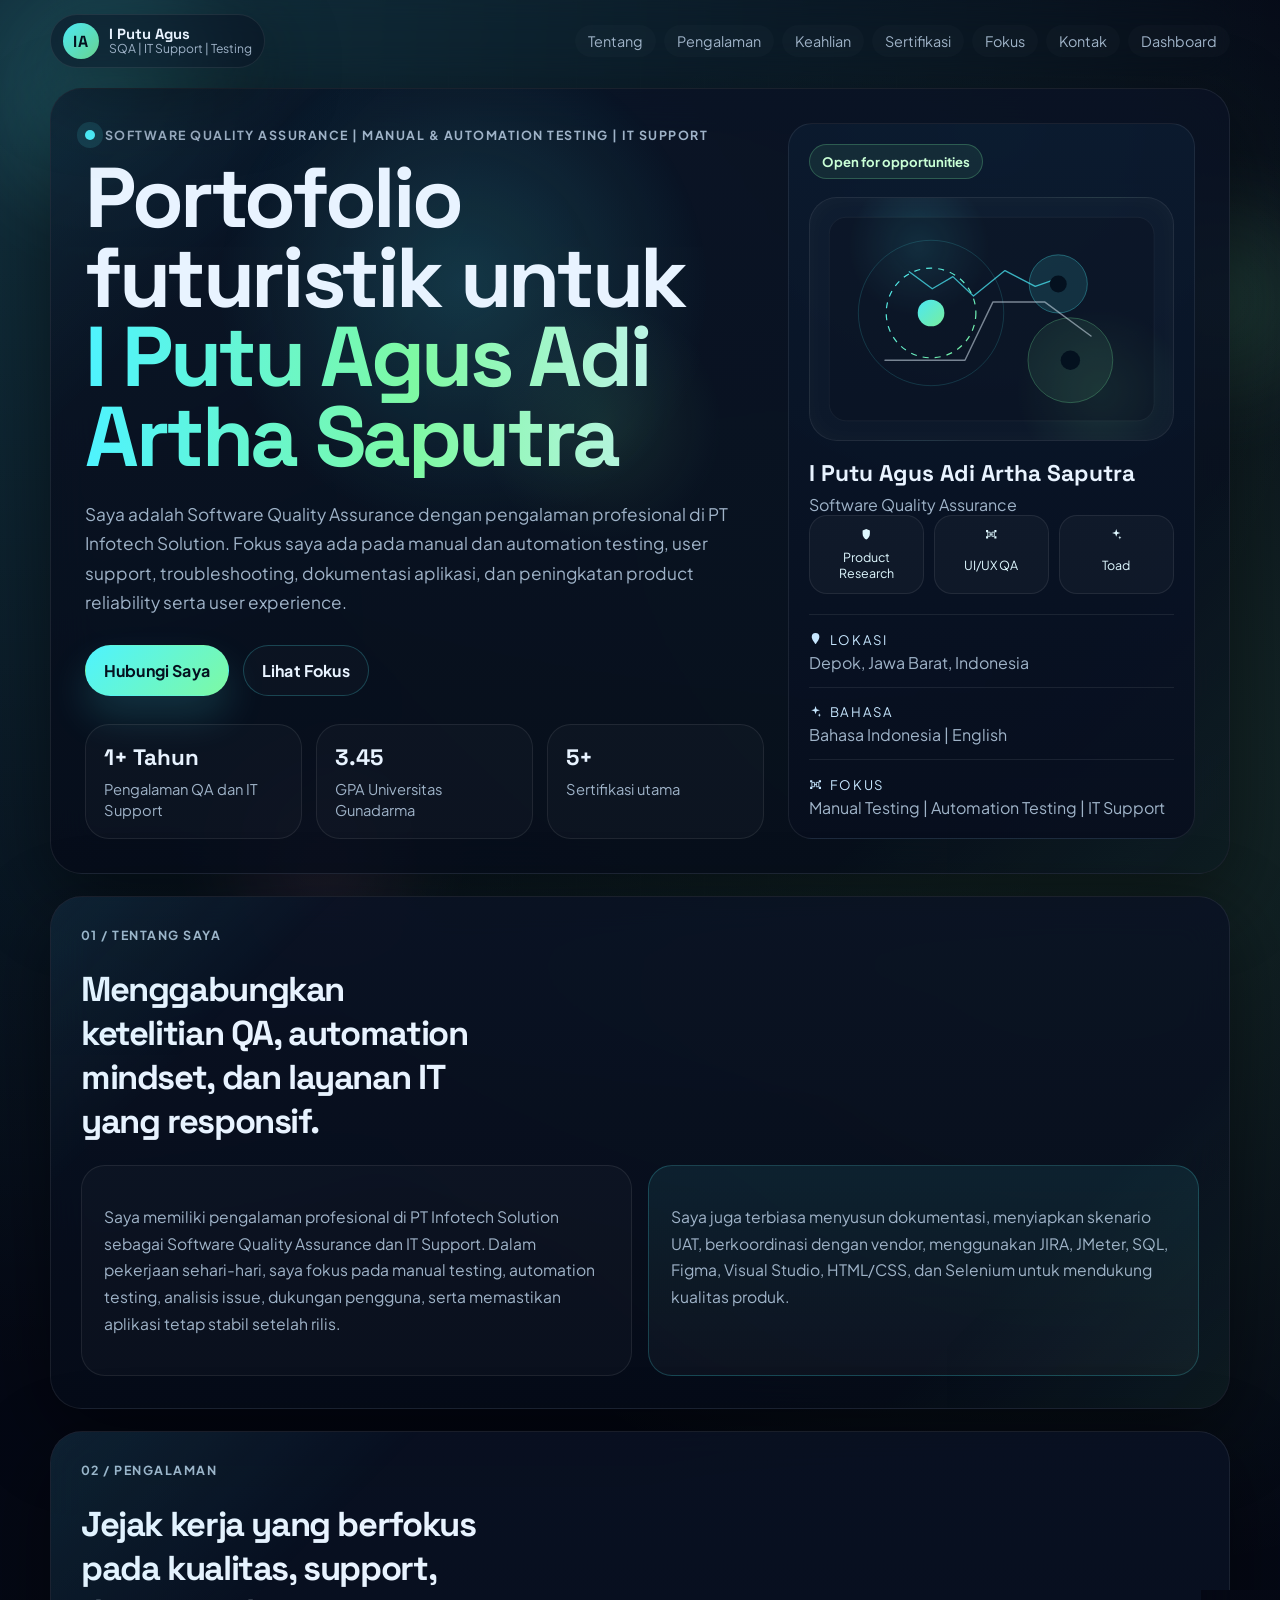
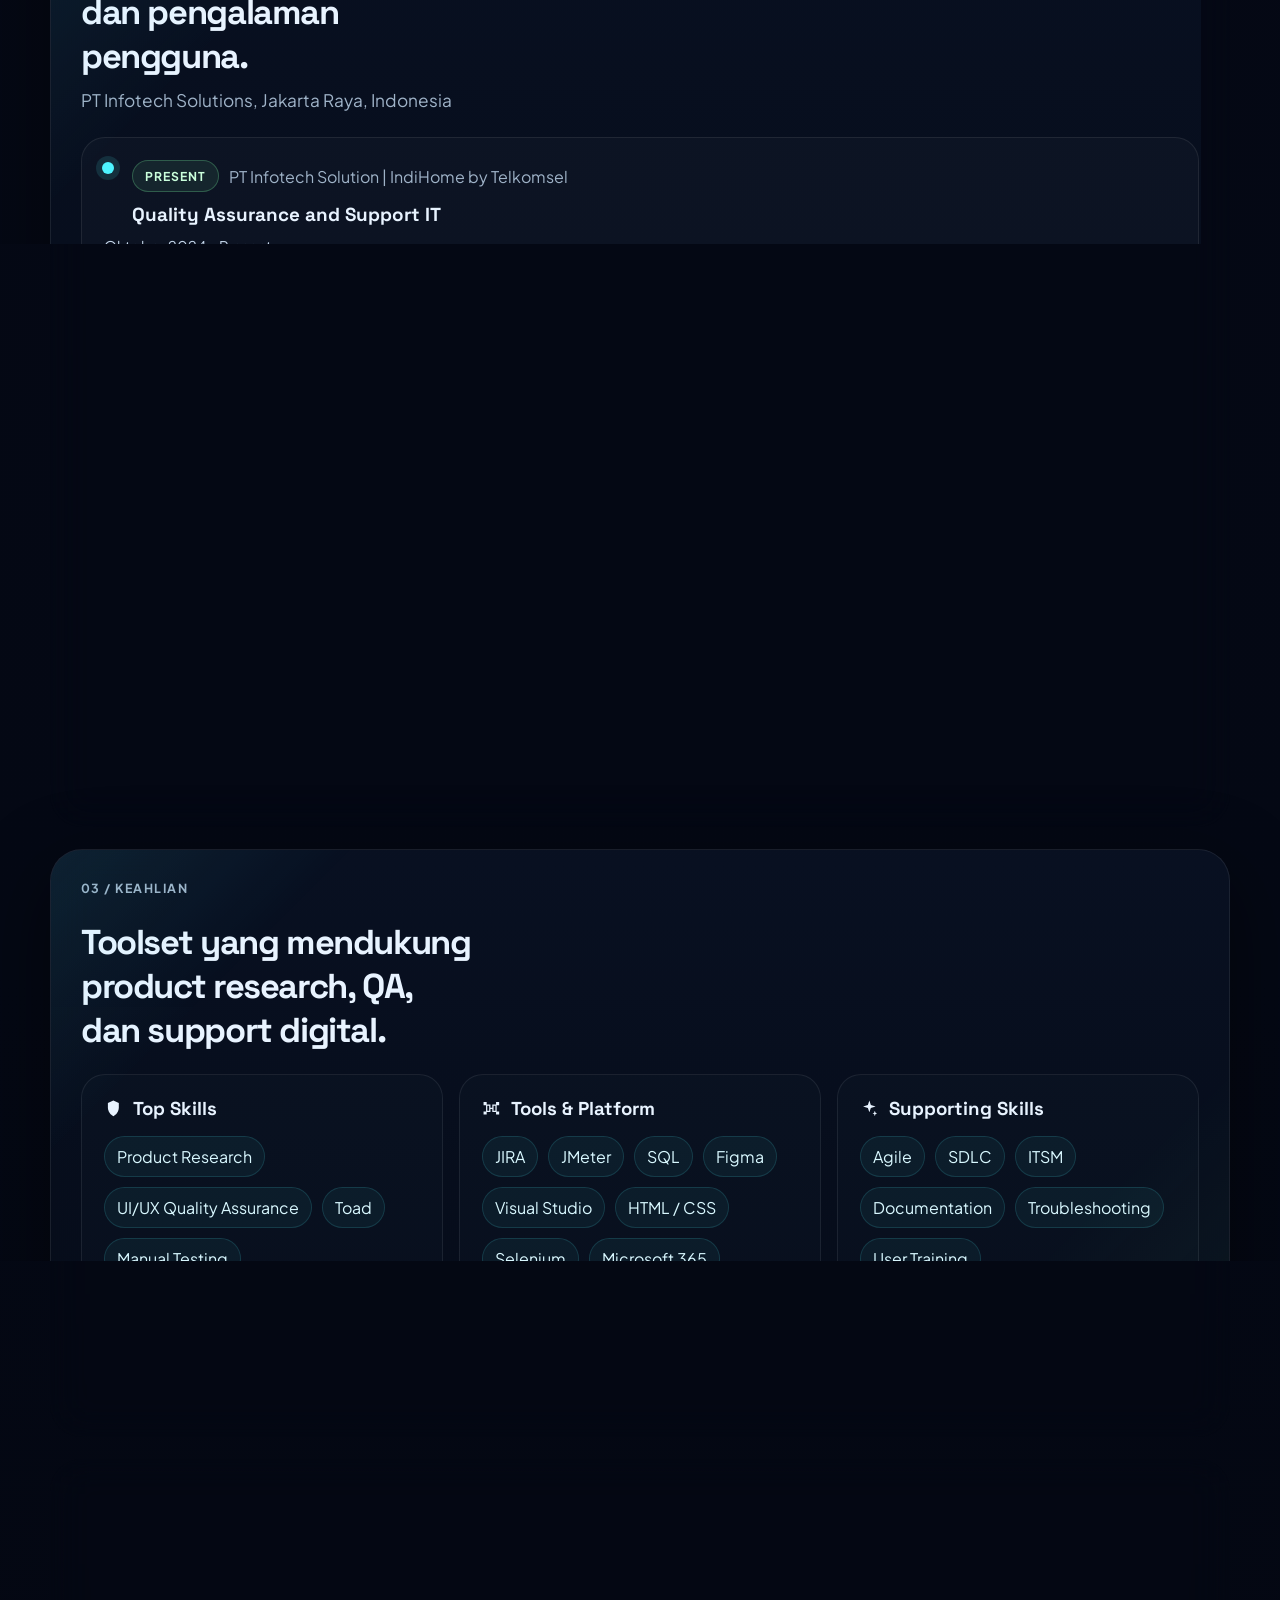
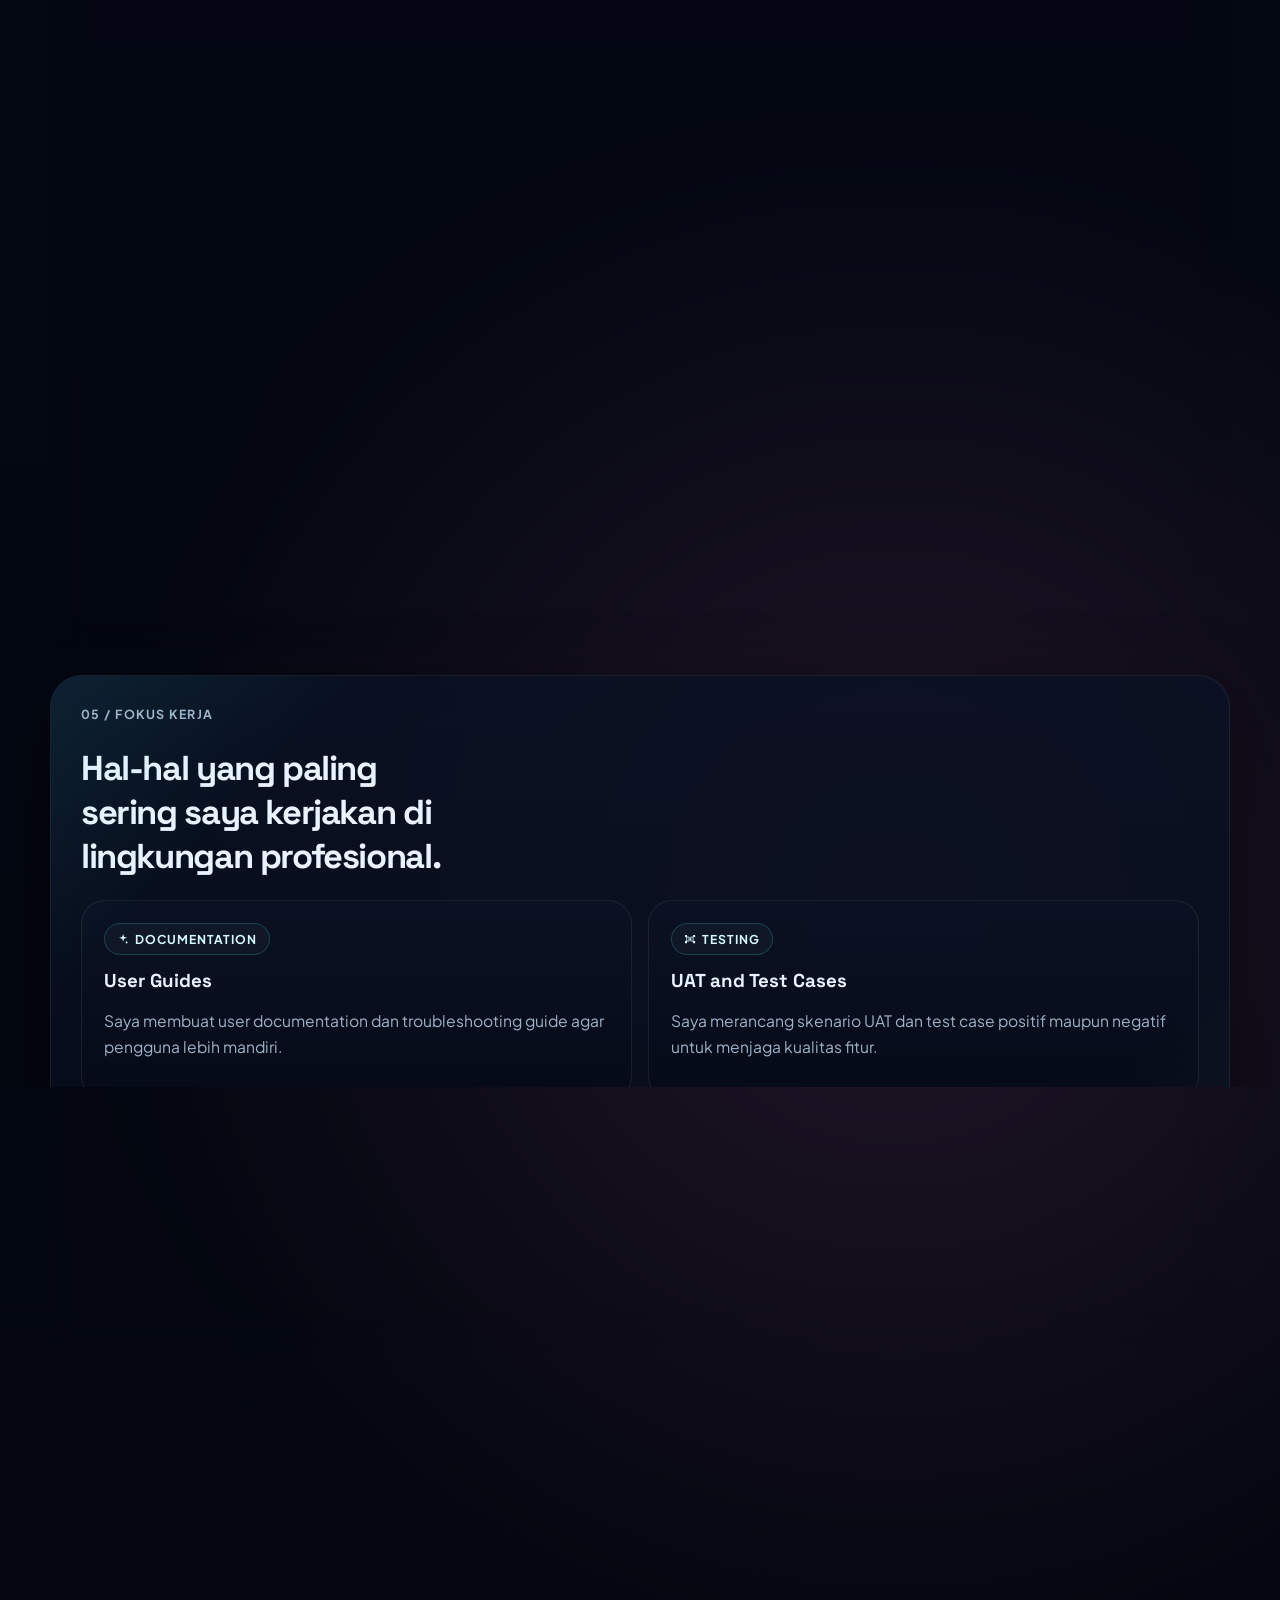
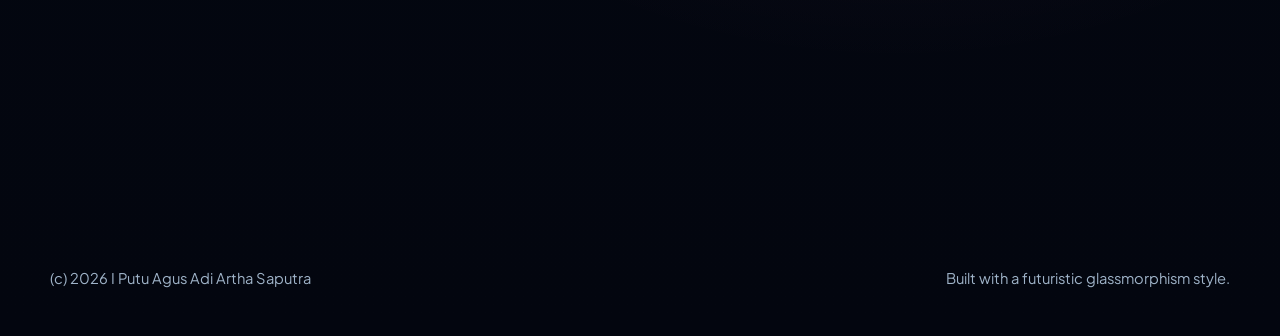
==== index.html @ 69a728aa "Add files via upload" ====
<!doctype html>
<html lang="id">
  <head>
    <meta charset="UTF-8" />
    <meta name="viewport" content="width=device-width, initial-scale=1.0" />
    <title>I Putu Agus Adi Artha Saputra | Portfolio Futuristik</title>
    <meta
      name="description"
      content="Portofolio futuristik I Putu Agus Adi Artha Saputra, Software Quality Assurance dengan pengalaman manual dan automation testing, IT support, dan peningkatan product reliability."
    />
    <link rel="preconnect" href="https://fonts.googleapis.com" />
    <link rel="preconnect" href="https://fonts.gstatic.com" crossorigin />
    <link
      href="https://fonts.googleapis.com/css2?family=Space+Grotesk:wght@400;500;700&family=Plus+Jakarta+Sans:wght@400;500;600;700;800&display=swap"
      rel="stylesheet"
    />
    <link rel="stylesheet" href="styles.css" />
  </head>
  <body>
    <svg class="icon-sprite" aria-hidden="true" focusable="false">
      <symbol id="icon-spark" viewBox="0 0 24 24">
        <path d="M12 2l1.9 5.7L20 9.6l-6.1 1.9L12 17l-1.9-5.5L4 9.6l6.1-1.9L12 2z" />
        <path d="M19 15l.9 2.7L22 18.5l-2.1.8L19 22l-.9-2.7-2.1-.8 2.1-.8L19 15z" />
      </symbol>
      <symbol id="icon-shield" viewBox="0 0 24 24">
        <path d="M12 2l7 3v6c0 5-3.4 9.6-7 11-3.6-1.4-7-6-7-11V5l7-3z" />
        <path d="M10.4 12.4l1.4 1.4 2.9-3" fill="none" stroke="currentColor" stroke-width="1.8" stroke-linecap="round" stroke-linejoin="round" />
      </symbol>
      <symbol id="icon-circuit" viewBox="0 0 24 24">
        <path d="M6 4v4H2V4h4zm16 0v4h-4V4h4zM6 16v4H2v-4h4zm16 0v4h-4v-4h4z" />
        <path d="M6 8h4v8H6zM14 8h4v8h-4zM10 12h4" fill="none" stroke="currentColor" stroke-width="1.6" stroke-linecap="round" />
      </symbol>
      <symbol id="icon-mouse" viewBox="0 0 24 24">
        <path d="M12 2c3.9 0 7 3.1 7 7v6c0 3.9-3.1 7-7 7s-7-3.1-7-7V9c0-3.9 3.1-7 7-7z" />
        <path d="M12 6v4" fill="none" stroke="currentColor" stroke-width="1.8" stroke-linecap="round" />
      </symbol>
      <symbol id="icon-mail" viewBox="0 0 24 24">
        <path d="M4 5h16a2 2 0 0 1 2 2v10H2V7a2 2 0 0 1 2-2z" />
        <path d="M3 7l9 6 9-6" fill="none" stroke="currentColor" stroke-width="1.8" stroke-linecap="round" stroke-linejoin="round" />
      </symbol>
      <symbol id="icon-phone" viewBox="0 0 24 24">
        <path d="M7.6 3h2c.5 0 .9.3 1 .8l.9 4c.1.5-.1 1-.5 1.3l-1.5 1.3a14 14 0 0 0 4.4 4.4l1.3-1.5c.3-.4.8-.6 1.3-.5l4 .9c.5.1.8.5.8 1v2c0 .6-.4 1.1-.9 1.2-1.1.2-2.4.2-3.8-.2-3.2-.8-6.9-3.6-9.3-6.9-2.4-3.3-3.4-6.8-3.2-9.3C6.5 3.4 7 3 7.6 3z" />
      </symbol>
      <symbol id="icon-pin" viewBox="0 0 24 24">
        <path d="M12 2a7 7 0 0 0-7 7c0 5.2 7 13 7 13s7-7.8 7-13a7 7 0 0 0-7-7z" />
        <circle cx="12" cy="9" r="2.3" />
      </symbol>
      <symbol id="icon-link" viewBox="0 0 24 24">
        <path d="M10 13a5 5 0 0 1 0-7l1.5-1.5a5 5 0 0 1 7 7L17 13" fill="none" stroke="currentColor" stroke-width="1.8" stroke-linecap="round" stroke-linejoin="round" />
        <path d="M14 11a5 5 0 0 1 0 7L12.5 19.5a5 5 0 1 1-7-7L7 11" fill="none" stroke="currentColor" stroke-width="1.8" stroke-linecap="round" stroke-linejoin="round" />
      </symbol>
    </svg>

    <div class="background-grid" aria-hidden="true"></div>
    <div class="orb orb-a" aria-hidden="true"></div>
    <div class="orb orb-b" aria-hidden="true"></div>
    <div class="orb orb-c" aria-hidden="true"></div>

    <header class="topbar">
      <a class="brand" href="#home">
        <span class="brand-mark">IA</span>
        <span class="brand-text">
          <strong>I Putu Agus</strong>
          <small>SQA | IT Support | Testing</small>
        </span>
      </a>

      <nav class="nav">
        <a href="#tentang">Tentang</a>
        <a href="#pengalaman">Pengalaman</a>
        <a href="#keahlian">Keahlian</a>
        <a href="#sertifikasi">Sertifikasi</a>
        <a href="#fokus">Fokus</a>
        <a href="#kontak">Kontak</a>
        <a href="dashboard.html">Dashboard</a>
      </nav>
    </header>

    <main id="home">
      <section class="hero panel reveal">
        <div class="hero-copy">
          <p class="eyebrow">
            <span class="pulse-dot"></span>
            Software Quality Assurance | Manual & Automation Testing | IT Support
          </p>
          <h1>
            Portofolio futuristik untuk
            <span>I Putu Agus Adi Artha Saputra</span>
          </h1>
          <p class="hero-lead">
            Saya adalah Software Quality Assurance dengan pengalaman profesional
            di PT Infotech Solution. Fokus saya ada pada manual dan automation
            testing, user support, troubleshooting, dokumentasi aplikasi, dan
            peningkatan product reliability serta user experience.
          </p>

          <div class="hero-actions">
            <a class="button button-primary" href="#kontak">Hubungi Saya</a>
            <a class="button button-secondary" href="#fokus">Lihat Fokus</a>
          </div>

          <div class="metrics">
            <article>
              <strong>1+ Tahun</strong>
              <span>Pengalaman QA dan IT Support</span>
            </article>
            <article>
              <strong>3.45</strong>
              <span>GPA Universitas Gunadarma</span>
            </article>
            <article>
              <strong>5+</strong>
              <span>Sertifikasi utama</span>
            </article>
          </div>
        </div>

        <aside class="hero-card">
          <div class="profile-badge">Open for opportunities</div>
          <div class="hero-visual" aria-hidden="true">
            <svg viewBox="0 0 560 360" class="hero-svg" role="img">
              <defs>
                <linearGradient id="gridGlow" x1="0%" x2="100%" y1="0%" y2="100%">
                  <stop offset="0%" stop-color="#4ef3ff" stop-opacity="0.95" />
                  <stop offset="100%" stop-color="#7ef9a3" stop-opacity="0.95" />
                </linearGradient>
              </defs>
              <rect x="12" y="12" width="536" height="336" rx="28" fill="rgba(7, 13, 28, 0.35)" stroke="rgba(255,255,255,0.08)" />
              <circle cx="180" cy="170" r="74" fill="none" stroke="url(#gridGlow)" stroke-width="2" stroke-dasharray="10 10" />
              <circle cx="180" cy="170" r="120" fill="none" stroke="rgba(78,243,255,0.18)" stroke-width="1.4" />
              <circle cx="390" cy="122" r="48" fill="rgba(78,243,255,0.12)" stroke="rgba(78,243,255,0.5)" />
              <circle cx="410" cy="248" r="70" fill="rgba(126,249,163,0.08)" stroke="rgba(126,249,163,0.42)" />
              <path d="M104 248h132l46-96h86l76 56" fill="none" stroke="rgba(230,243,255,0.5)" stroke-width="2.4" stroke-linecap="round" stroke-linejoin="round" />
              <path d="M144 102l38 28 34-20 34 32 52-42 50 26 40-14" fill="none" stroke="rgba(78,243,255,0.7)" stroke-width="2.2" stroke-linecap="round" stroke-linejoin="round" />
              <circle cx="180" cy="170" r="22" fill="url(#gridGlow)" />
              <circle cx="390" cy="122" r="14" fill="#04111f" />
              <circle cx="410" cy="248" r="16" fill="#04111f" />
            </svg>
          </div>
          <div class="hero-card-content">
            <h2>I Putu Agus Adi Artha Saputra</h2>
            <p>Software Quality Assurance</p>
            <div class="signal-grid">
              <div class="signal-card">
                <svg class="inline-icon" aria-hidden="true"><use href="#icon-shield"></use></svg>
                <span>Product Research</span>
              </div>
              <div class="signal-card">
                <svg class="inline-icon" aria-hidden="true"><use href="#icon-circuit"></use></svg>
                <span>UI/UX QA</span>
              </div>
              <div class="signal-card">
                <svg class="inline-icon" aria-hidden="true"><use href="#icon-spark"></use></svg>
                <span>Toad</span>
              </div>
            </div>
            <dl class="fact-list">
              <div>
                <dt>
                  <svg class="inline-icon" aria-hidden="true"><use href="#icon-pin"></use></svg>
                  Lokasi
                </dt>
                <dd>Depok, Jawa Barat, Indonesia</dd>
              </div>
              <div>
                <dt>
                  <svg class="inline-icon" aria-hidden="true"><use href="#icon-spark"></use></svg>
                  Bahasa
                </dt>
                <dd>Bahasa Indonesia | English</dd>
              </div>
              <div>
                <dt>
                  <svg class="inline-icon" aria-hidden="true"><use href="#icon-circuit"></use></svg>
                  Fokus
                </dt>
                <dd>Manual Testing | Automation Testing | IT Support</dd>
              </div>
            </dl>
          </div>
        </aside>
      </section>

      <section id="tentang" class="section panel reveal">
        <div class="section-heading">
          <p class="section-kicker">01 / Tentang Saya</p>
          <h2>Menggabungkan ketelitian QA, automation mindset, dan layanan IT yang responsif.</h2>
        </div>
        <div class="about-grid">
          <div class="about-card">
            <p>
              Saya memiliki pengalaman profesional di PT Infotech Solution sebagai
              Software Quality Assurance dan IT Support. Dalam pekerjaan sehari-hari,
              saya fokus pada manual testing, automation testing, analisis issue,
              dukungan pengguna, serta memastikan aplikasi tetap stabil setelah rilis.
            </p>
          </div>
          <div class="about-card accent">
            <p>
              Saya juga terbiasa menyusun dokumentasi, menyiapkan skenario UAT,
              berkoordinasi dengan vendor, menggunakan JIRA, JMeter, SQL, Figma,
              Visual Studio, HTML/CSS, dan Selenium untuk mendukung kualitas produk.
            </p>
          </div>
        </div>
      </section>

      <section id="pengalaman" class="section panel reveal">
        <div class="section-heading">
          <p class="section-kicker">02 / Pengalaman</p>
          <h2>Jejak kerja yang berfokus pada kualitas, support, dan pengalaman pengguna.</h2>
          <p class="hero-lead" style="margin-top: 0;">PT Infotech Solutions, Jakarta Raya, Indonesia</p>
        </div>

        <div class="timeline">
          <article class="timeline-card">
            <div class="timeline-meta">
              <span class="chip hot">Present</span>
              <span>PT Infotech Solution | IndiHome by Telkomsel</span>
            </div>
            <h3>Quality Assurance and Support IT</h3>
            <p class="period">Oktober 2024 - Present</p>
            <ul>
              <li>Created user documentation and troubleshooting guides.</li>
              <li>Designed and executed UAT scenarios.</li>
              <li>Developed test cases for positive and negative scenarios.</li>
              <li>Provided user training and quick support.</li>
              <li>Analyzed and resolved user-reported issues.</li>
            </ul>
          </article>

          <article class="timeline-card">
            <div class="timeline-meta">
              <span class="chip">Active</span>
              <span>PT Infotech Solution | Nusantara TV</span>
            </div>
            <h3>IT Application Support</h3>
            <p class="period">Februari 2024 - Present</p>
            <ul>
              <li>Trained users on ClassX application usage.</li>
              <li>Provided user support and guidance.</li>
              <li>Analyzed and resolved reported issues.</li>
              <li>Supported feature development and customization.</li>
              <li>Helped improve system performance and user satisfaction.</li>
            </ul>
          </article>
        </div>
      </section>

      <section id="keahlian" class="section panel reveal">
        <div class="section-heading">
          <p class="section-kicker">03 / Keahlian</p>
          <h2>Toolset yang mendukung product research, QA, dan support digital.</h2>
        </div>

        <div class="skills-grid">
          <article class="skill-card">
            <h3><svg class="inline-icon" aria-hidden="true"><use href="#icon-shield"></use></svg>Top Skills</h3>
            <div class="chips">
              <span>Product Research</span>
              <span>UI/UX Quality Assurance</span>
              <span>Toad</span>
              <span>Manual Testing</span>
              <span>Automation Testing</span>
              <span>UAT</span>
            </div>
          </article>

          <article class="skill-card">
            <h3><svg class="inline-icon" aria-hidden="true"><use href="#icon-circuit"></use></svg>Tools & Platform</h3>
            <div class="chips">
              <span>JIRA</span>
              <span>JMeter</span>
              <span>SQL</span>
              <span>Figma</span>
              <span>Visual Studio</span>
              <span>HTML / CSS</span>
              <span>Selenium</span>
              <span>Microsoft 365</span>
            </div>
          </article>

          <article class="skill-card">
            <h3><svg class="inline-icon" aria-hidden="true"><use href="#icon-spark"></use></svg>Supporting Skills</h3>
            <div class="chips">
              <span>Agile</span>
              <span>SDLC</span>
              <span>ITSM</span>
              <span>Documentation</span>
              <span>Troubleshooting</span>
              <span>User Training</span>
              <span>Hardware & Software Support</span>
              <span>Continuous Improvement</span>
            </div>
          </article>
        </div>
      </section>

      <section id="sertifikasi" class="section panel reveal">
        <div class="section-heading">
          <p class="section-kicker">04 / Sertifikasi</p>
          <h2>Kredensial yang memperkuat fondasi teknis dan kualitas kerja.</h2>
        </div>

        <div class="cert-grid">
          <article class="cert-card">
            <span class="cert-year"><svg class="inline-icon" aria-hidden="true"><use href="#icon-shield"></use></svg>Featured</span>
            <h3>Information Technology Service Management</h3>
            <p>Certificate of Competence (BNSP)</p>
          </article>
          <article class="cert-card">
            <span class="cert-year"><svg class="inline-icon" aria-hidden="true"><use href="#icon-spark"></use></svg>Featured</span>
            <h3>ISO 9001 Quality Management System</h3>
            <p>Quality management system certification</p>
          </article>
          <article class="cert-card">
            <span class="cert-year"><svg class="inline-icon" aria-hidden="true"><use href="#icon-circuit"></use></svg>Featured</span>
            <h3>SQL Server for Intermediate</h3>
            <p>Certification from the profile document</p>
          </article>
          <article class="cert-card">
            <span class="cert-year"><svg class="inline-icon" aria-hidden="true"><use href="#icon-mouse"></use></svg>Featured</span>
            <h3>Oracle for Beginner</h3>
            <p>Certification from the profile document</p>
          </article>
          <article class="cert-card">
            <span class="cert-year"><svg class="inline-icon" aria-hidden="true"><use href="#icon-link"></use></svg>Featured</span>
            <h3>Building Website using HTML 5</h3>
            <p>Web fundamentals certification</p>
          </article>
        </div>
      </section>

      <section id="fokus" class="section panel reveal">
        <div class="section-heading">
          <p class="section-kicker">05 / Fokus Kerja</p>
          <h2>Hal-hal yang paling sering saya kerjakan di lingkungan profesional.</h2>
        </div>

        <div class="project-grid">
          <article class="project-card">
            <div class="project-tag"><svg class="inline-icon" aria-hidden="true"><use href="#icon-spark"></use></svg>Documentation</div>
            <h3>User Guides</h3>
            <p>Saya membuat user documentation dan troubleshooting guide agar pengguna lebih mandiri.</p>
          </article>

          <article class="project-card">
            <div class="project-tag"><svg class="inline-icon" aria-hidden="true"><use href="#icon-circuit"></use></svg>Testing</div>
            <h3>UAT and Test Cases</h3>
            <p>Saya merancang skenario UAT dan test case positif maupun negatif untuk menjaga kualitas fitur.</p>
          </article>

          <article class="project-card">
            <div class="project-tag"><svg class="inline-icon" aria-hidden="true"><use href="#icon-shield"></use></svg>Support</div>
            <h3>User Training</h3>
            <p>Saya memberi pelatihan singkat dan support cepat untuk membantu adopsi aplikasi.</p>
          </article>

          <article class="project-card">
            <div class="project-tag"><svg class="inline-icon" aria-hidden="true"><use href="#icon-mouse"></use></svg>Optimization</div>
            <h3>Issue Resolution</h3>
            <p>Saya menganalisis issue yang dilaporkan pengguna dan membantu meningkatkan performa sistem.</p>
          </article>
        </div>
      </section>

      <section id="kontak" class="section panel reveal contact-panel">
        <div class="section-heading">
          <p class="section-kicker">06 / Kontak</p>
          <h2>Siap berdiskusi untuk tim QA, support, atau role digital lainnya.</h2>
        </div>

        <div class="contact-grid">
          <div class="contact-card">
            <h3><svg class="inline-icon" aria-hidden="true"><use href="#icon-link"></use></svg>Hubungi Saya</h3>
            <a class="contact-link" href="mailto:putuagus0010@gmail.com">
              <svg class="inline-icon" aria-hidden="true"><use href="#icon-mail"></use></svg>
              putuagus0010@gmail.com
            </a>
            <a class="contact-link" href="tel:+6281386169910">
              <svg class="inline-icon" aria-hidden="true"><use href="#icon-phone"></use></svg>
              +62 813-8616-9910
            </a>
            <a class="contact-link" href="https://www.linkedin.com/in/agusadi" target="_blank" rel="noreferrer">
              <svg class="inline-icon" aria-hidden="true"><use href="#icon-link"></use></svg>
              linkedin.com/in/agusadi
            </a>
          </div>
          <div class="contact-card glow">
            <h3><svg class="inline-icon" aria-hidden="true"><use href="#icon-spark"></use></svg>Highlight Cepat</h3>
            <p>
              QA manual testing, automation testing, product research, UI/UX QA,
              documentation, troubleshooting, dan koordinasi lintas tim.
            </p>
          </div>
        </div>
      </section>
    </main>

    <footer class="footer">
      <p>(c) <span id="year"></span> I Putu Agus Adi Artha Saputra</p>
      <p>Built with a futuristic glassmorphism style.</p>
    </footer>

    <script src="portfolio-sync.js"></script>
    <script src="script.js"></script>
  </body>
</html>
---- styles.css ----
:root {
  --bg: #040814;
  --bg-soft: rgba(9, 18, 38, 0.72);
  --panel: rgba(7, 13, 28, 0.72);
  --panel-strong: rgba(9, 20, 39, 0.88);
  --text: #e8f3ff;
  --muted: #9fb3c8;
  --line: rgba(154, 207, 255, 0.14);
  --cyan: #4ef3ff;
  --cyan-soft: rgba(78, 243, 255, 0.16);
  --lime: #7ef9a3;
  --amber: #f3d36a;
  --rose: #ff7cc8;
  --shadow: 0 24px 80px rgba(0, 0, 0, 0.48);
  --radius-xl: 32px;
  --radius-lg: 24px;
  --radius-md: 18px;
  --radius-sm: 14px;
}

* {
  box-sizing: border-box;
}

html {
  scroll-behavior: smooth;
  scroll-padding-top: 96px;
}

body {
  margin: 0;
  min-height: 100vh;
  color: var(--text);
  font-family: "Plus Jakarta Sans", system-ui, sans-serif;
  background:
    radial-gradient(circle at top left, rgba(78, 243, 255, 0.18), transparent 26%),
    radial-gradient(circle at 85% 15%, rgba(126, 249, 163, 0.14), transparent 18%),
    radial-gradient(circle at 70% 80%, rgba(255, 124, 200, 0.12), transparent 18%),
    linear-gradient(180deg, #050815 0%, #040814 50%, #03060f 100%);
  overflow-x: hidden;
}

a {
  color: inherit;
  text-decoration: none;
}

button,
a {
  -webkit-tap-highlight-color: transparent;
}

.background-grid {
  position: fixed;
  inset: 0;
  pointer-events: none;
  opacity: 0.34;
  background-image:
    linear-gradient(rgba(255, 255, 255, 0.04) 1px, transparent 1px),
    linear-gradient(90deg, rgba(255, 255, 255, 0.04) 1px, transparent 1px);
  background-size: 64px 64px;
  mask-image: radial-gradient(circle at center, black 34%, transparent 88%);
}

.icon-sprite {
  position: absolute;
  width: 0;
  height: 0;
  overflow: hidden;
}

.inline-icon {
  width: 1em;
  height: 1em;
  flex: 0 0 auto;
  fill: currentColor;
}

.orb {
  position: fixed;
  border-radius: 999px;
  filter: blur(18px);
  opacity: 0.75;
  pointer-events: none;
  mix-blend-mode: screen;
}

.orb-a {
  width: 340px;
  height: 340px;
  top: -70px;
  left: -60px;
  background: radial-gradient(circle, rgba(78, 243, 255, 0.28), transparent 65%);
}

.orb-b {
  width: 280px;
  height: 280px;
  right: -80px;
  top: 160px;
  background: radial-gradient(circle, rgba(126, 249, 163, 0.2), transparent 68%);
}

.orb-c {
  width: 260px;
  height: 260px;
  left: 15%;
  bottom: -90px;
  background: radial-gradient(circle, rgba(255, 124, 200, 0.16), transparent 68%);
}

.topbar,
main,
.footer {
  width: min(1180px, calc(100% - 32px));
  margin: 0 auto;
}

.topbar {
  display: flex;
  align-items: center;
  justify-content: space-between;
  gap: 16px;
  padding: 14px 0 8px;
  position: sticky;
  top: 0;
  z-index: 20;
  backdrop-filter: blur(16px);
}

.brand {
  display: inline-flex;
  align-items: center;
  gap: 10px;
  padding: 8px 12px;
  border: 1px solid rgba(255, 255, 255, 0.08);
  background: rgba(7, 13, 28, 0.5);
  border-radius: 999px;
  box-shadow: var(--shadow);
}

.brand-mark {
  display: grid;
  place-items: center;
  width: 36px;
  height: 36px;
  border-radius: 50%;
  background: linear-gradient(135deg, rgba(78, 243, 255, 0.95), rgba(126, 249, 163, 0.82));
  color: #03101e;
  font-family: "Space Grotesk", sans-serif;
  font-weight: 700;
  letter-spacing: 0.08em;
}

.brand-text {
  display: grid;
  line-height: 1.1;
}

.brand-text strong {
  font-size: 0.92rem;
  font-family: "Space Grotesk", sans-serif;
}

.brand-text small {
  color: var(--muted);
  font-size: 0.76rem;
}

.nav {
  display: flex;
  flex-wrap: nowrap;
  gap: 8px;
  justify-content: flex-end;
  overflow-x: auto;
  scrollbar-width: none;
}

.nav::-webkit-scrollbar {
  display: none;
}

.nav a {
  padding: 8px 12px;
  border-radius: 999px;
  border: 1px solid transparent;
  color: var(--muted);
  background: rgba(255, 255, 255, 0.02);
  transition: 180ms ease;
  white-space: nowrap;
  font-size: 0.9rem;
  line-height: 1;
}

.nav a:hover,
.nav a:focus-visible {
  border-color: rgba(78, 243, 255, 0.32);
  color: var(--text);
  transform: translateY(-1px);
}

main {
  display: grid;
  gap: 22px;
  padding: 12px 0 40px;
}

.panel {
  position: relative;
  overflow: hidden;
  border: 1px solid rgba(255, 255, 255, 0.08);
  background: linear-gradient(180deg, rgba(10, 18, 36, 0.84), rgba(6, 12, 25, 0.84));
  backdrop-filter: blur(20px);
  box-shadow: var(--shadow);
}

.panel::before {
  content: "";
  position: absolute;
  inset: 0;
  pointer-events: none;
  background:
    linear-gradient(135deg, rgba(78, 243, 255, 0.1), transparent 18%),
    linear-gradient(315deg, rgba(126, 249, 163, 0.08), transparent 22%);
  opacity: 0.8;
}

.hero {
  display: grid;
  grid-template-columns: minmax(0, 1.25fr) minmax(300px, 0.75fr);
  gap: 24px;
  padding: 34px;
  border-radius: var(--radius-xl);
  --mx: 35%;
  --my: 25%;
}

.hero::after {
  content: "";
  position: absolute;
  inset: 0;
  pointer-events: none;
  background:
    radial-gradient(circle at var(--mx) var(--my), rgba(78, 243, 255, 0.18), transparent 26%),
    radial-gradient(circle at calc(var(--mx) + 12%) calc(var(--my) + 18%), rgba(126, 249, 163, 0.1), transparent 16%);
  opacity: 0.9;
}

.hero-copy,
.hero-card,
.section,
.footer {
  position: relative;
  z-index: 1;
}

.eyebrow,
.section-kicker {
  display: inline-flex;
  align-items: center;
  gap: 10px;
  margin: 0 0 16px;
  color: var(--muted);
  letter-spacing: 0.12em;
  text-transform: uppercase;
  font-size: 0.78rem;
  font-weight: 700;
}

.pulse-dot {
  width: 10px;
  height: 10px;
  border-radius: 50%;
  background: var(--cyan);
  box-shadow: 0 0 0 8px rgba(78, 243, 255, 0.12);
  animation: pulse 2.2s infinite ease-in-out;
}

.hero h1,
.section-heading h2 {
  margin: 0;
  font-family: "Space Grotesk", sans-serif;
  letter-spacing: -0.04em;
}

.hero h1 {
  max-width: 12ch;
  font-size: clamp(2.8rem, 7vw, 5.3rem);
  line-height: 0.94;
}

.hero h1 span {
  display: block;
  background: linear-gradient(90deg, var(--cyan), var(--lime) 50%, #d4f2ff 100%);
  -webkit-background-clip: text;
  background-clip: text;
  color: transparent;
}

.hero-lead,
.about-card p,
.project-card p,
.contact-card p,
.timeline-card li {
  color: var(--muted);
  line-height: 1.7;
  font-size: 0.98rem;
}

.hero-lead {
  max-width: 60ch;
  margin: 22px 0 0;
  font-size: 1.08rem;
}

.hero-actions {
  display: flex;
  flex-wrap: wrap;
  gap: 14px;
  margin: 28px 0 0;
}

.button {
  display: inline-flex;
  align-items: center;
  justify-content: center;
  padding: 14px 18px;
  border-radius: 999px;
  border: 1px solid transparent;
  font-weight: 700;
  letter-spacing: 0.01em;
  transition: 180ms ease;
}

.button:hover,
.button:focus-visible {
  transform: translateY(-2px);
}

.button-primary {
  color: #04111f;
  background: linear-gradient(135deg, var(--cyan), var(--lime));
  box-shadow: 0 20px 40px rgba(78, 243, 255, 0.16);
}

.button-secondary {
  border-color: rgba(78, 243, 255, 0.22);
  background: rgba(255, 255, 255, 0.02);
  color: var(--text);
}

.metrics {
  display: grid;
  grid-template-columns: repeat(3, minmax(0, 1fr));
  gap: 14px;
  margin-top: 28px;
}

.metrics article,
.about-card,
.skill-card,
.cert-card,
.project-card,
.contact-card,
.timeline-card,
.hero-card {
  border: 1px solid rgba(255, 255, 255, 0.08);
  background: rgba(255, 255, 255, 0.025);
  border-radius: var(--radius-lg);
}

.metrics article {
  padding: 18px;
}

.metrics strong {
  display: block;
  margin-bottom: 6px;
  font-size: 1.4rem;
  font-family: "Space Grotesk", sans-serif;
}

.metrics span {
  color: var(--muted);
  font-size: 0.92rem;
}

.hero-card {
  display: grid;
  gap: 18px;
  align-content: start;
  padding: 20px;
  min-height: 100%;
  background:
    linear-gradient(180deg, rgba(11, 25, 46, 0.9), rgba(8, 15, 31, 0.88)),
    radial-gradient(circle at top, rgba(78, 243, 255, 0.16), transparent 55%);
}

.hero-visual {
  padding: 12px;
  border-radius: 28px;
  border: 1px solid rgba(255, 255, 255, 0.08);
  background:
    radial-gradient(circle at 30% 20%, rgba(78, 243, 255, 0.16), transparent 22%),
    radial-gradient(circle at 80% 80%, rgba(126, 249, 163, 0.12), transparent 24%),
    rgba(255, 255, 255, 0.02);
  box-shadow: inset 0 0 24px rgba(255, 255, 255, 0.03);
}

.hero-svg {
  display: block;
  width: 100%;
  height: auto;
}

.signal-grid {
  display: grid;
  grid-template-columns: repeat(3, minmax(0, 1fr));
  gap: 10px;
}

.signal-card {
  display: grid;
  justify-items: center;
  gap: 8px;
  padding: 12px 10px;
  border-radius: 18px;
  background: rgba(255, 255, 255, 0.03);
  border: 1px solid rgba(255, 255, 255, 0.08);
  color: #dff8ff;
  font-size: 0.78rem;
  text-align: center;
}

.profile-badge {
  display: inline-flex;
  align-items: center;
  justify-content: center;
  width: fit-content;
  padding: 8px 12px;
  border-radius: 999px;
  border: 1px solid rgba(126, 249, 163, 0.24);
  background: rgba(126, 249, 163, 0.08);
  color: #c9ffd6;
  font-size: 0.82rem;
  font-weight: 700;
}

.avatar {
  display: grid;
  place-items: center;
  aspect-ratio: 1;
  width: min(100%, 210px);
  margin: 8px auto;
  border-radius: 42% 58% 52% 48% / 45% 46% 54% 55%;
  background:
    radial-gradient(circle at 30% 30%, rgba(78, 243, 255, 0.96), transparent 32%),
    radial-gradient(circle at 70% 70%, rgba(126, 249, 163, 0.72), transparent 35%),
    linear-gradient(145deg, rgba(20, 58, 88, 0.95), rgba(8, 19, 39, 0.95));
  box-shadow: inset 0 0 40px rgba(255, 255, 255, 0.08), 0 18px 50px rgba(0, 0, 0, 0.35);
}

.avatar span {
  font-family: "Space Grotesk", sans-serif;
  font-size: 3.1rem;
  font-weight: 700;
  letter-spacing: 0.12em;
  color: #f5fdff;
  text-shadow: 0 0 24px rgba(78, 243, 255, 0.4);
}

.hero-card-content h2 {
  margin: 0;
  font-family: "Space Grotesk", sans-serif;
  font-size: 1.42rem;
}

.hero-card-content p {
  margin: 6px 0 0;
  color: var(--muted);
}

.fact-list {
  display: grid;
  gap: 14px;
  margin: 20px 0 0;
}

.fact-list div {
  padding-top: 14px;
  border-top: 1px solid rgba(255, 255, 255, 0.08);
}

.fact-list dt {
  display: inline-flex;
  align-items: center;
  gap: 8px;
  margin: 0 0 4px;
  color: #c7e7ff;
  font-size: 0.82rem;
  text-transform: uppercase;
  letter-spacing: 0.12em;
}

.fact-list dd {
  margin: 0;
  color: var(--muted);
}

.section {
  border-radius: var(--radius-xl);
  padding: 30px 30px 32px;
  scroll-margin-top: 104px;
}

.section-heading {
  display: grid;
  gap: 8px;
  margin-bottom: 22px;
}

.section-heading h2 {
  font-size: clamp(1.6rem, 2.7vw, 2.35rem);
  max-width: 18ch;
}

.about-grid,
.skills-grid,
.cert-grid,
.project-grid,
.contact-grid {
  display: grid;
  gap: 16px;
}

.about-grid {
  grid-template-columns: repeat(2, minmax(0, 1fr));
}

.about-card,
.skill-card,
.cert-card,
.project-card,
.contact-card,
.timeline-card {
  padding: 22px;
}

.about-card.accent {
  background:
    linear-gradient(180deg, rgba(78, 243, 255, 0.08), rgba(255, 255, 255, 0.03));
  border-color: rgba(78, 243, 255, 0.2);
}

.timeline {
  display: grid;
  gap: 16px;
}

.timeline-card {
  position: relative;
}

.timeline-card::before {
  content: "";
  position: absolute;
  left: 20px;
  top: 24px;
  width: 12px;
  height: 12px;
  border-radius: 50%;
  background: var(--cyan);
  box-shadow: 0 0 0 6px rgba(78, 243, 255, 0.12);
}

.timeline-card h3,
.skill-card h3,
.cert-card h3,
.project-card h3,
.contact-card h3 {
  display: flex;
  align-items: center;
  gap: 10px;
  margin: 0;
  font-family: "Space Grotesk", sans-serif;
}

.timeline-card h3 {
  padding-left: 28px;
  font-size: 1.18rem;
}

.timeline-meta {
  display: flex;
  flex-wrap: wrap;
  gap: 10px;
  align-items: center;
  padding-left: 28px;
  margin-bottom: 10px;
  color: var(--muted);
}

.chip,
.project-tag,
.cert-year {
  display: inline-flex;
  align-items: center;
  gap: 6px;
  width: fit-content;
  padding: 7px 12px;
  border-radius: 999px;
  border: 1px solid rgba(255, 255, 255, 0.08);
  background: rgba(255, 255, 255, 0.03);
  font-size: 0.76rem;
  font-weight: 700;
  letter-spacing: 0.08em;
  text-transform: uppercase;
}

.chip.hot {
  border-color: rgba(126, 249, 163, 0.26);
  background: rgba(126, 249, 163, 0.08);
  color: #caffdc;
}

.period {
  margin: 10px 0 14px;
  color: #c5d7eb;
  font-size: 0.92rem;
}

.timeline-card ul {
  margin: 0;
  padding-left: 48px;
  display: grid;
  gap: 8px;
}

.skills-grid {
  grid-template-columns: repeat(3, minmax(0, 1fr));
}

.skill-card {
  background: linear-gradient(180deg, rgba(10, 19, 35, 0.82), rgba(8, 15, 30, 0.82));
}

.chips {
  display: flex;
  flex-wrap: wrap;
  gap: 10px;
  margin-top: 16px;
}

.chips span {
  display: inline-flex;
  align-items: center;
  padding: 9px 12px;
  border-radius: 999px;
  border: 1px solid rgba(78, 243, 255, 0.14);
  background: rgba(78, 243, 255, 0.05);
  color: #d9f8ff;
}

.cert-grid {
  grid-template-columns: repeat(2, minmax(0, 1fr));
}

.cert-card {
  background:
    linear-gradient(180deg, rgba(10, 18, 36, 0.88), rgba(6, 12, 25, 0.88)),
    linear-gradient(120deg, rgba(78, 243, 255, 0.08), rgba(126, 249, 163, 0.05));
}

.cert-year,
.project-tag {
  margin-bottom: 14px;
  border-color: rgba(78, 243, 255, 0.18);
  color: #d6fbff;
}

.project-grid {
  grid-template-columns: repeat(2, minmax(0, 1fr));
}

.project-card {
  background:
    linear-gradient(180deg, rgba(10, 18, 36, 0.84), rgba(6, 11, 23, 0.84));
}

.contact-panel {
  background:
    radial-gradient(circle at left top, rgba(78, 243, 255, 0.12), transparent 38%),
    linear-gradient(180deg, rgba(10, 19, 37, 0.9), rgba(6, 11, 22, 0.9));
}

.contact-grid {
  grid-template-columns: repeat(2, minmax(0, 1fr));
}

.contact-card {
  display: grid;
  gap: 12px;
}

.contact-card a {
  display: inline-flex;
  align-items: center;
  gap: 10px;
  width: fit-content;
  color: #d7faff;
  font-weight: 700;
}

.contact-card.glow {
  background:
    radial-gradient(circle at top right, rgba(126, 249, 163, 0.12), transparent 36%),
    rgba(255, 255, 255, 0.03);
}

.footer {
  display: flex;
  justify-content: space-between;
  gap: 16px;
  padding: 18px 0 34px;
  color: var(--muted);
  font-size: 0.92rem;
}

.reveal {
  opacity: 0;
  transform: translateY(18px);
  transition: opacity 700ms ease, transform 700ms ease;
}

.reveal.visible {
  opacity: 1;
  transform: translateY(0);
}

@keyframes pulse {
  0%,
  100% {
    transform: scale(1);
    box-shadow: 0 0 0 8px rgba(78, 243, 255, 0.12);
  }
  50% {
    transform: scale(1.08);
    box-shadow: 0 0 0 14px rgba(78, 243, 255, 0.04);
  }
}

@media (max-width: 980px) {
  .topbar {
    flex-direction: column;
    align-items: stretch;
  }

  .nav {
    justify-content: flex-start;
    flex-wrap: wrap;
    overflow-x: visible;
  }

  .hero {
    grid-template-columns: 1fr;
  }

  .signal-grid {
    grid-template-columns: 1fr;
  }

  .metrics,
  .about-grid,
  .skills-grid,
  .cert-grid,
  .project-grid,
  .contact-grid {
    grid-template-columns: 1fr;
  }
}

@media (max-width: 680px) {
  .topbar,
  main,
  .footer {
    width: min(100% - 20px, 1180px);
  }

  .hero,
  .section {
    padding: 20px;
    border-radius: 24px;
  }

  .hero h1 {
    font-size: clamp(2.3rem, 15vw, 4rem);
  }

  .nav a {
    width: auto;
    flex: 1 1 calc(50% - 8px);
    text-align: center;
  }

  .button {
    width: 100%;
  }

  .hero-actions {
    display: grid;
  }

  .footer {
    flex-direction: column;
    text-align: center;
  }
}
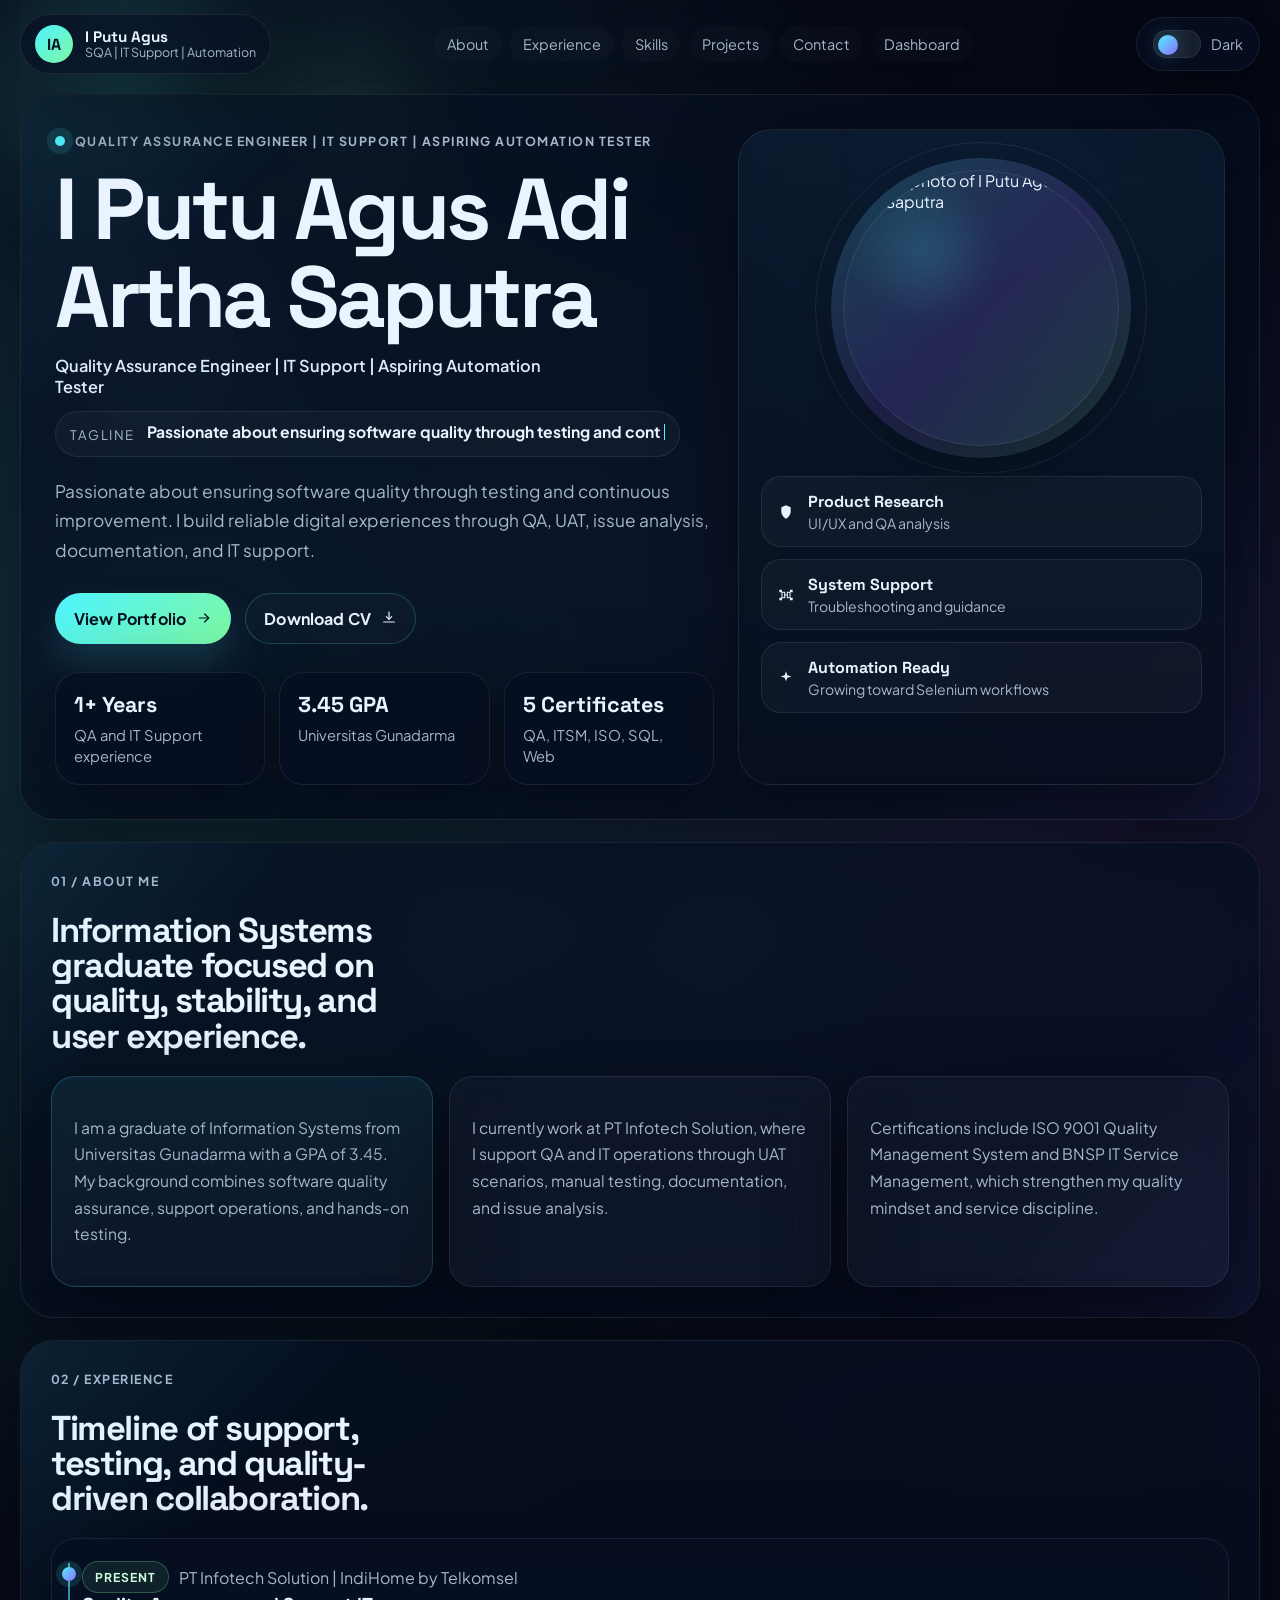
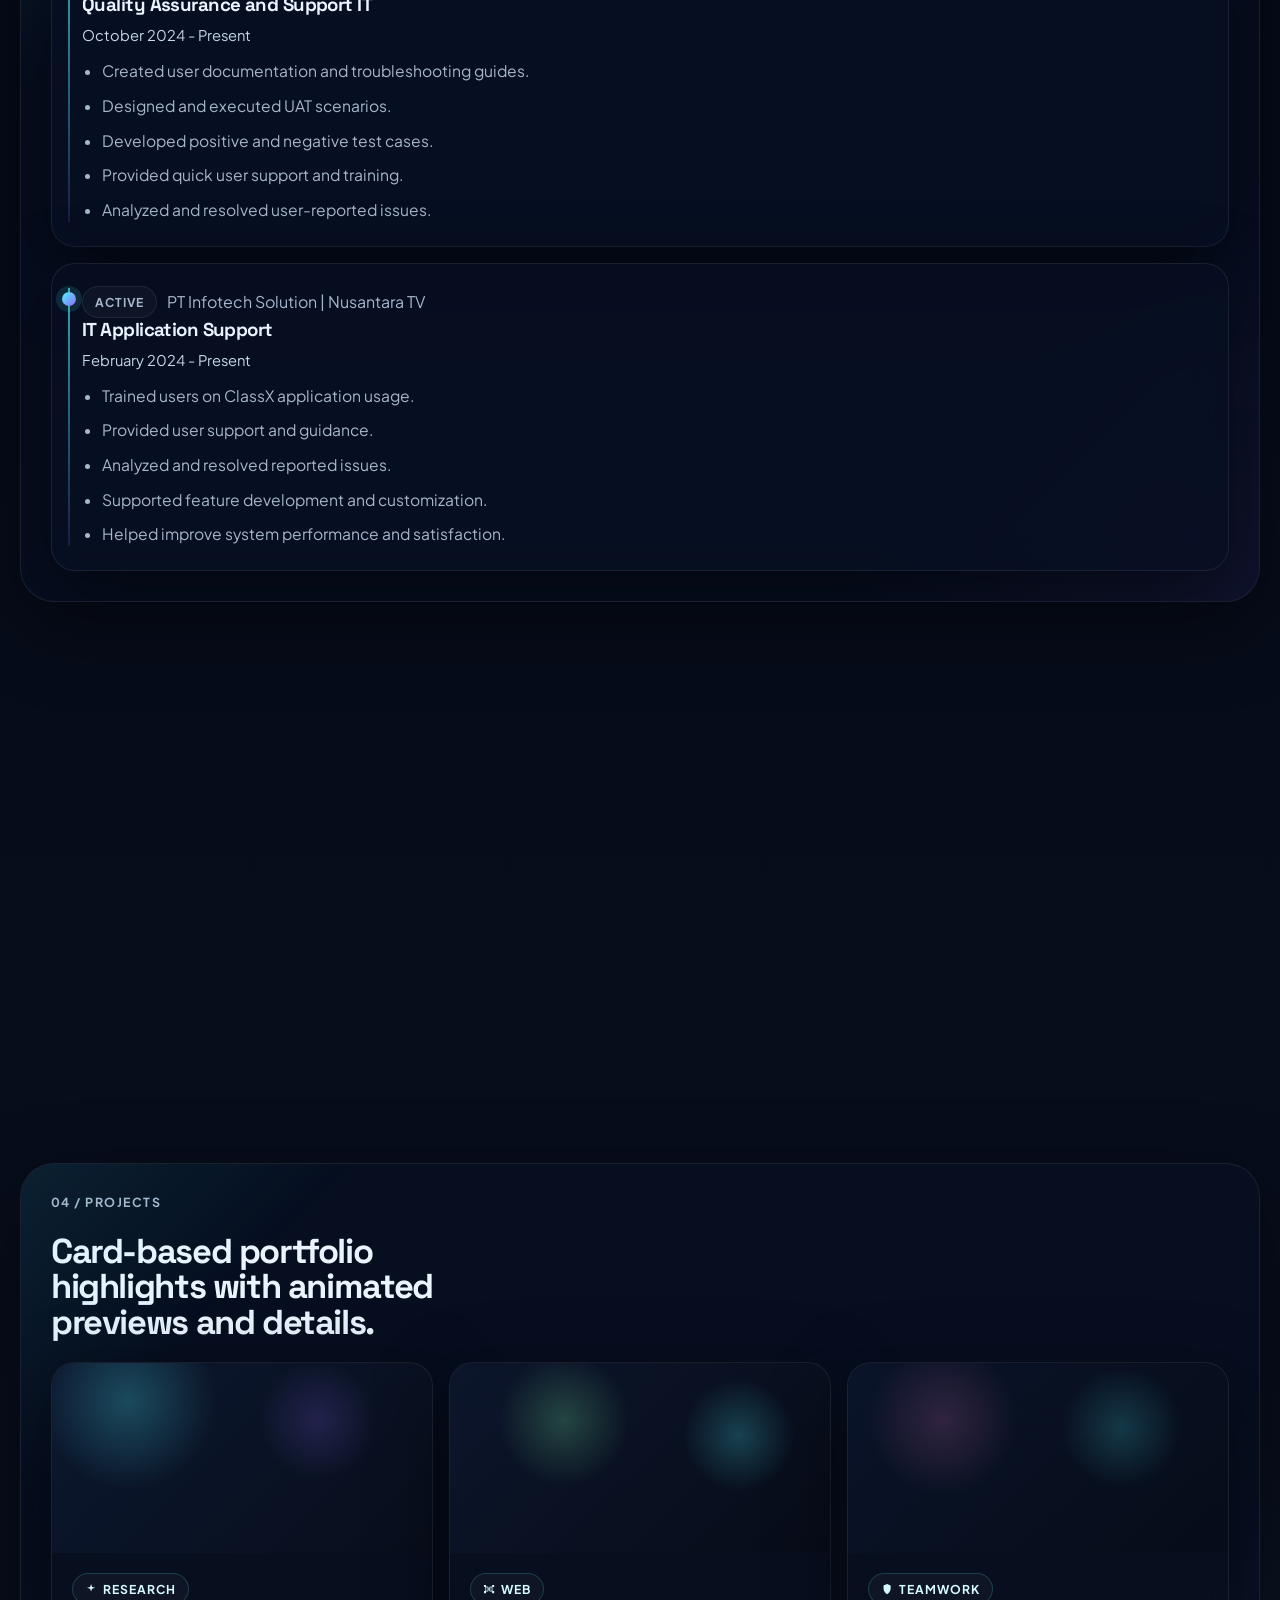
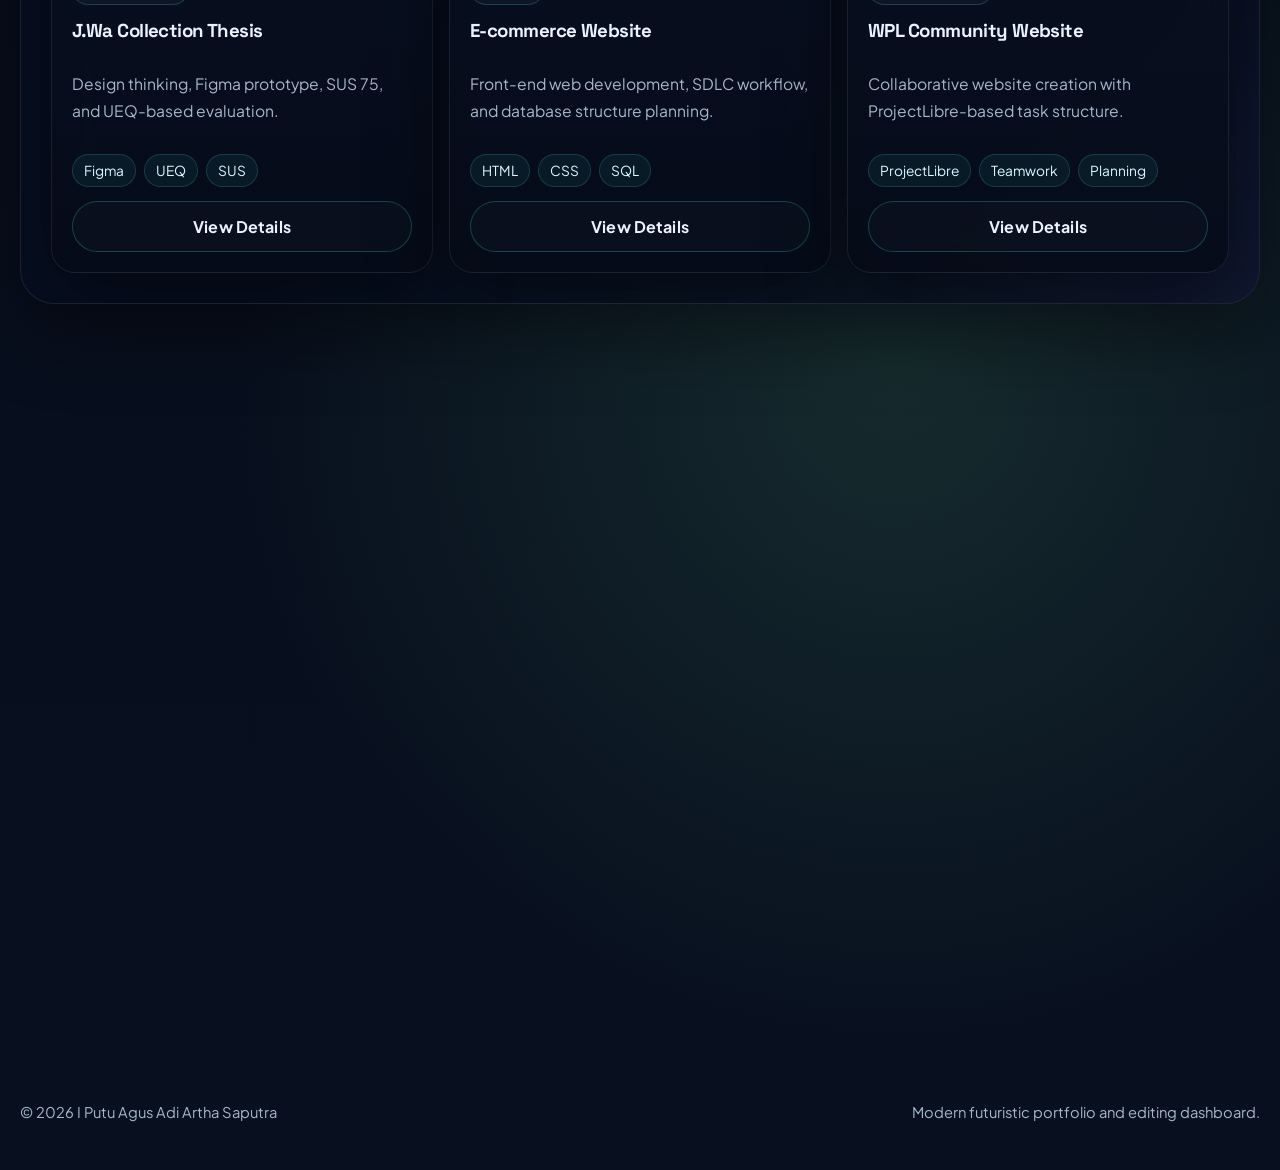
==== commit 8f6ab251: "Add files via upload" ====
--- a/index.html
+++ b/index.html
@@ -1,12 +1,12 @@
 <!doctype html>
-<html lang="id">
+<html lang="id" data-theme="dark">
   <head>
     <meta charset="UTF-8" />
     <meta name="viewport" content="width=device-width, initial-scale=1.0" />
-    <title>I Putu Agus Adi Artha Saputra | Portfolio Futuristik</title>
+    <title>I Putu Agus Adi Artha Saputra | Futuristic Portfolio</title>
     <meta
       name="description"
-      content="Portofolio futuristik I Putu Agus Adi Artha Saputra, Software Quality Assurance dengan pengalaman manual dan automation testing, IT support, dan peningkatan product reliability."
+      content="Portofolio futuristik I Putu Agus Adi Artha Saputra, Quality Assurance Engineer, IT Support, dan aspiring automation tester."
     />
     <link rel="preconnect" href="https://fonts.googleapis.com" />
     <link rel="preconnect" href="https://fonts.gstatic.com" crossorigin />
@@ -18,9 +18,17 @@
   </head>
   <body>
     <svg class="icon-sprite" aria-hidden="true" focusable="false">
+      <symbol id="icon-arrow" viewBox="0 0 24 24">
+        <path d="M5 12h14" fill="none" stroke="currentColor" stroke-width="1.8" stroke-linecap="round" />
+        <path d="M13 6l6 6-6 6" fill="none" stroke="currentColor" stroke-width="1.8" stroke-linecap="round" stroke-linejoin="round" />
+      </symbol>
+      <symbol id="icon-download" viewBox="0 0 24 24">
+        <path d="M12 3v10" fill="none" stroke="currentColor" stroke-width="1.8" stroke-linecap="round" />
+        <path d="M8 10l4 4 4-4" fill="none" stroke="currentColor" stroke-width="1.8" stroke-linecap="round" stroke-linejoin="round" />
+        <path d="M4 18h16" fill="none" stroke="currentColor" stroke-width="1.8" stroke-linecap="round" />
+      </symbol>
       <symbol id="icon-spark" viewBox="0 0 24 24">
         <path d="M12 2l1.9 5.7L20 9.6l-6.1 1.9L12 17l-1.9-5.5L4 9.6l6.1-1.9L12 2z" />
-        <path d="M19 15l.9 2.7L22 18.5l-2.1.8L19 22l-.9-2.7-2.1-.8 2.1-.8L19 15z" />
       </symbol>
       <symbol id="icon-shield" viewBox="0 0 24 24">
         <path d="M12 2l7 3v6c0 5-3.4 9.6-7 11-3.6-1.4-7-6-7-11V5l7-3z" />
@@ -30,10 +38,6 @@
         <path d="M6 4v4H2V4h4zm16 0v4h-4V4h4zM6 16v4H2v-4h4zm16 0v4h-4v-4h4z" />
         <path d="M6 8h4v8H6zM14 8h4v8h-4zM10 12h4" fill="none" stroke="currentColor" stroke-width="1.6" stroke-linecap="round" />
       </symbol>
-      <symbol id="icon-mouse" viewBox="0 0 24 24">
-        <path d="M12 2c3.9 0 7 3.1 7 7v6c0 3.9-3.1 7-7 7s-7-3.1-7-7V9c0-3.9 3.1-7 7-7z" />
-        <path d="M12 6v4" fill="none" stroke="currentColor" stroke-width="1.8" stroke-linecap="round" />
-      </symbol>
       <symbol id="icon-mail" viewBox="0 0 24 24">
         <path d="M4 5h16a2 2 0 0 1 2 2v10H2V7a2 2 0 0 1 2-2z" />
         <path d="M3 7l9 6 9-6" fill="none" stroke="currentColor" stroke-width="1.8" stroke-linecap="round" stroke-linejoin="round" />
@@ -41,39 +45,45 @@
       <symbol id="icon-phone" viewBox="0 0 24 24">
         <path d="M7.6 3h2c.5 0 .9.3 1 .8l.9 4c.1.5-.1 1-.5 1.3l-1.5 1.3a14 14 0 0 0 4.4 4.4l1.3-1.5c.3-.4.8-.6 1.3-.5l4 .9c.5.1.8.5.8 1v2c0 .6-.4 1.1-.9 1.2-1.1.2-2.4.2-3.8-.2-3.2-.8-6.9-3.6-9.3-6.9-2.4-3.3-3.4-6.8-3.2-9.3C6.5 3.4 7 3 7.6 3z" />
       </symbol>
-      <symbol id="icon-pin" viewBox="0 0 24 24">
-        <path d="M12 2a7 7 0 0 0-7 7c0 5.2 7 13 7 13s7-7.8 7-13a7 7 0 0 0-7-7z" />
-        <circle cx="12" cy="9" r="2.3" />
-      </symbol>
       <symbol id="icon-link" viewBox="0 0 24 24">
         <path d="M10 13a5 5 0 0 1 0-7l1.5-1.5a5 5 0 0 1 7 7L17 13" fill="none" stroke="currentColor" stroke-width="1.8" stroke-linecap="round" stroke-linejoin="round" />
         <path d="M14 11a5 5 0 0 1 0 7L12.5 19.5a5 5 0 1 1-7-7L7 11" fill="none" stroke="currentColor" stroke-width="1.8" stroke-linecap="round" stroke-linejoin="round" />
       </symbol>
     </svg>
 
+    <div class="particle-layer" id="particles" aria-hidden="true"></div>
     <div class="background-grid" aria-hidden="true"></div>
     <div class="orb orb-a" aria-hidden="true"></div>
     <div class="orb orb-b" aria-hidden="true"></div>
     <div class="orb orb-c" aria-hidden="true"></div>
+    <div class="cursor-glow" id="cursorGlow" aria-hidden="true"></div>
 
     <header class="topbar">
       <a class="brand" href="#home">
         <span class="brand-mark">IA</span>
         <span class="brand-text">
           <strong>I Putu Agus</strong>
-          <small>SQA | IT Support | Testing</small>
+          <small>SQA | IT Support | Automation</small>
         </span>
       </a>
 
       <nav class="nav">
-        <a href="#tentang">Tentang</a>
-        <a href="#pengalaman">Pengalaman</a>
-        <a href="#keahlian">Keahlian</a>
-        <a href="#sertifikasi">Sertifikasi</a>
-        <a href="#fokus">Fokus</a>
-        <a href="#kontak">Kontak</a>
+        <a href="#about">About</a>
+        <a href="#experience">Experience</a>
+        <a href="#skills">Skills</a>
+        <a href="#projects">Projects</a>
+        <a href="#contact">Contact</a>
         <a href="dashboard.html">Dashboard</a>
       </nav>
+
+      <div class="nav-actions">
+        <button class="theme-toggle" id="themeToggle" type="button" aria-label="Toggle theme">
+          <span class="theme-toggle-track">
+            <span class="theme-toggle-thumb"></span>
+          </span>
+          <span class="theme-label">Dark</span>
+        </button>
+      </div>
     </header>
 
     <main id="home">
@@ -81,135 +91,122 @@
         <div class="hero-copy">
           <p class="eyebrow">
             <span class="pulse-dot"></span>
-            Software Quality Assurance | Manual & Automation Testing | IT Support
+            Quality Assurance Engineer | IT Support | Aspiring Automation Tester
           </p>
+
           <h1>
-            Portofolio futuristik untuk
-            <span>I Putu Agus Adi Artha Saputra</span>
+            I Putu Agus Adi Artha Saputra
           </h1>
+
+          <p class="hero-role" id="heroRole">Quality Assurance Engineer | IT Support | Aspiring Automation Tester</p>
+
+          <div class="typing-wrap">
+            <span class="typing-prefix">Tagline</span>
+            <span class="typing-text" id="typingTagline"></span>
+          </div>
+
           <p class="hero-lead">
-            Saya adalah Software Quality Assurance dengan pengalaman profesional
-            di PT Infotech Solution. Fokus saya ada pada manual dan automation
-            testing, user support, troubleshooting, dokumentasi aplikasi, dan
-            peningkatan product reliability serta user experience.
+            Passionate about ensuring software quality through testing and continuous improvement.
+            I build reliable digital experiences through QA, UAT, issue analysis, documentation, and IT support.
           </p>
 
           <div class="hero-actions">
-            <a class="button button-primary" href="#kontak">Hubungi Saya</a>
-            <a class="button button-secondary" href="#fokus">Lihat Fokus</a>
-          </div>
-
-          <div class="metrics">
-            <article>
-              <strong>1+ Tahun</strong>
-              <span>Pengalaman QA dan IT Support</span>
-            </article>
-            <article>
-              <strong>3.45</strong>
-              <span>GPA Universitas Gunadarma</span>
-            </article>
-            <article>
-              <strong>5+</strong>
-              <span>Sertifikasi utama</span>
-            </article>
-          </div>
-        </div>
-
-        <aside class="hero-card">
-          <div class="profile-badge">Open for opportunities</div>
-          <div class="hero-visual" aria-hidden="true">
-            <svg viewBox="0 0 560 360" class="hero-svg" role="img">
-              <defs>
-                <linearGradient id="gridGlow" x1="0%" x2="100%" y1="0%" y2="100%">
-                  <stop offset="0%" stop-color="#4ef3ff" stop-opacity="0.95" />
-                  <stop offset="100%" stop-color="#7ef9a3" stop-opacity="0.95" />
-                </linearGradient>
-              </defs>
-              <rect x="12" y="12" width="536" height="336" rx="28" fill="rgba(7, 13, 28, 0.35)" stroke="rgba(255,255,255,0.08)" />
-              <circle cx="180" cy="170" r="74" fill="none" stroke="url(#gridGlow)" stroke-width="2" stroke-dasharray="10 10" />
-              <circle cx="180" cy="170" r="120" fill="none" stroke="rgba(78,243,255,0.18)" stroke-width="1.4" />
-              <circle cx="390" cy="122" r="48" fill="rgba(78,243,255,0.12)" stroke="rgba(78,243,255,0.5)" />
-              <circle cx="410" cy="248" r="70" fill="rgba(126,249,163,0.08)" stroke="rgba(126,249,163,0.42)" />
-              <path d="M104 248h132l46-96h86l76 56" fill="none" stroke="rgba(230,243,255,0.5)" stroke-width="2.4" stroke-linecap="round" stroke-linejoin="round" />
-              <path d="M144 102l38 28 34-20 34 32 52-42 50 26 40-14" fill="none" stroke="rgba(78,243,255,0.7)" stroke-width="2.2" stroke-linecap="round" stroke-linejoin="round" />
-              <circle cx="180" cy="170" r="22" fill="url(#gridGlow)" />
-              <circle cx="390" cy="122" r="14" fill="#04111f" />
-              <circle cx="410" cy="248" r="16" fill="#04111f" />
-            </svg>
-          </div>
-          <div class="hero-card-content">
-            <h2>I Putu Agus Adi Artha Saputra</h2>
-            <p>Software Quality Assurance</p>
-            <div class="signal-grid">
-              <div class="signal-card">
-                <svg class="inline-icon" aria-hidden="true"><use href="#icon-shield"></use></svg>
-                <span>Product Research</span>
-              </div>
-              <div class="signal-card">
-                <svg class="inline-icon" aria-hidden="true"><use href="#icon-circuit"></use></svg>
-                <span>UI/UX QA</span>
-              </div>
-              <div class="signal-card">
-                <svg class="inline-icon" aria-hidden="true"><use href="#icon-spark"></use></svg>
-                <span>Toad</span>
-              </div>
-            </div>
-            <dl class="fact-list">
+            <a class="button button-primary" href="#projects">
+              View Portfolio
+              <svg class="inline-icon" aria-hidden="true"><use href="#icon-arrow"></use></svg>
+            </a>
+            <a class="button button-secondary" href="assets/I-Putu-Agus-Adi-Artha-Saputra-CV.pdf" download>
+              Download CV
+              <svg class="inline-icon" aria-hidden="true"><use href="#icon-download"></use></svg>
+            </a>
+          </div>
+
+          <div class="hero-stats">
+            <article class="stat-card">
+              <strong>1+ Years</strong>
+              <span>QA and IT Support experience</span>
+            </article>
+            <article class="stat-card">
+              <strong>3.45 GPA</strong>
+              <span>Universitas Gunadarma</span>
+            </article>
+            <article class="stat-card">
+              <strong>5 Certificates</strong>
+              <span>QA, ITSM, ISO, SQL, Web</span>
+            </article>
+          </div>
+        </div>
+
+        <aside class="hero-visual panel-surface">
+          <div class="photo-shell">
+            <div class="photo-orbit"></div>
+            <img
+              id="heroPhoto"
+              class="hero-photo"
+              src="assets/profile-placeholder.svg"
+              alt="Profile photo of I Putu Agus Adi Artha Saputra"
+              loading="eager"
+            />
+          </div>
+
+          <div class="hero-mini-cards">
+            <article class="mini-card">
+              <svg class="inline-icon" aria-hidden="true"><use href="#icon-shield"></use></svg>
               <div>
-                <dt>
-                  <svg class="inline-icon" aria-hidden="true"><use href="#icon-pin"></use></svg>
-                  Lokasi
-                </dt>
-                <dd>Depok, Jawa Barat, Indonesia</dd>
-              </div>
+                <strong>Product Research</strong>
+                <span>UI/UX and QA analysis</span>
+              </div>
+            </article>
+            <article class="mini-card">
+              <svg class="inline-icon" aria-hidden="true"><use href="#icon-circuit"></use></svg>
               <div>
-                <dt>
-                  <svg class="inline-icon" aria-hidden="true"><use href="#icon-spark"></use></svg>
-                  Bahasa
-                </dt>
-                <dd>Bahasa Indonesia | English</dd>
-              </div>
+                <strong>System Support</strong>
+                <span>Troubleshooting and guidance</span>
+              </div>
+            </article>
+            <article class="mini-card">
+              <svg class="inline-icon" aria-hidden="true"><use href="#icon-spark"></use></svg>
               <div>
-                <dt>
-                  <svg class="inline-icon" aria-hidden="true"><use href="#icon-circuit"></use></svg>
-                  Fokus
-                </dt>
-                <dd>Manual Testing | Automation Testing | IT Support</dd>
-              </div>
-            </dl>
+                <strong>Automation Ready</strong>
+                <span>Growing toward Selenium workflows</span>
+              </div>
+            </article>
           </div>
         </aside>
       </section>
 
-      <section id="tentang" class="section panel reveal">
+      <section id="about" class="section panel reveal">
         <div class="section-heading">
-          <p class="section-kicker">01 / Tentang Saya</p>
-          <h2>Menggabungkan ketelitian QA, automation mindset, dan layanan IT yang responsif.</h2>
-        </div>
-        <div class="about-grid">
-          <div class="about-card">
+          <p class="section-kicker">01 / About Me</p>
+          <h2>Information Systems graduate focused on quality, stability, and user experience.</h2>
+        </div>
+
+        <div class="about-layout">
+          <article class="about-card accent">
             <p>
-              Saya memiliki pengalaman profesional di PT Infotech Solution sebagai
-              Software Quality Assurance dan IT Support. Dalam pekerjaan sehari-hari,
-              saya fokus pada manual testing, automation testing, analisis issue,
-              dukungan pengguna, serta memastikan aplikasi tetap stabil setelah rilis.
+              I am a graduate of Information Systems from Universitas Gunadarma with a GPA of 3.45.
+              My background combines software quality assurance, support operations, and hands-on testing.
             </p>
-          </div>
-          <div class="about-card accent">
+          </article>
+          <article class="about-card">
             <p>
-              Saya juga terbiasa menyusun dokumentasi, menyiapkan skenario UAT,
-              berkoordinasi dengan vendor, menggunakan JIRA, JMeter, SQL, Figma,
-              Visual Studio, HTML/CSS, dan Selenium untuk mendukung kualitas produk.
+              I currently work at PT Infotech Solution, where I support QA and IT operations through
+              UAT scenarios, manual testing, documentation, and issue analysis.
             </p>
-          </div>
-        </div>
-      </section>
-
-      <section id="pengalaman" class="section panel reveal">
+          </article>
+          <article class="about-card">
+            <p>
+              Certifications include ISO 9001 Quality Management System and BNSP IT Service Management,
+              which strengthen my quality mindset and service discipline.
+            </p>
+          </article>
+        </div>
+      </section>
+
+      <section id="experience" class="section panel reveal">
         <div class="section-heading">
-          <p class="section-kicker">02 / Pengalaman</p>
-          <h2>Jejak kerja yang berfokus pada kualitas, support, dan pengalaman pengguna.</h2>
-          <p class="hero-lead" style="margin-top: 0;">PT Infotech Solutions, Jakarta Raya, Indonesia</p>
+          <p class="section-kicker">02 / Experience</p>
+          <h2>Timeline of support, testing, and quality-driven collaboration.</h2>
         </div>
 
         <div class="timeline">
@@ -219,12 +216,12 @@
               <span>PT Infotech Solution | IndiHome by Telkomsel</span>
             </div>
             <h3>Quality Assurance and Support IT</h3>
-            <p class="period">Oktober 2024 - Present</p>
+            <p class="period">October 2024 - Present</p>
             <ul>
               <li>Created user documentation and troubleshooting guides.</li>
               <li>Designed and executed UAT scenarios.</li>
-              <li>Developed test cases for positive and negative scenarios.</li>
-              <li>Provided user training and quick support.</li>
+              <li>Developed positive and negative test cases.</li>
+              <li>Provided quick user support and training.</li>
               <li>Analyzed and resolved user-reported issues.</li>
             </ul>
           </article>
@@ -235,172 +232,220 @@
               <span>PT Infotech Solution | Nusantara TV</span>
             </div>
             <h3>IT Application Support</h3>
-            <p class="period">Februari 2024 - Present</p>
+            <p class="period">February 2024 - Present</p>
             <ul>
               <li>Trained users on ClassX application usage.</li>
               <li>Provided user support and guidance.</li>
               <li>Analyzed and resolved reported issues.</li>
               <li>Supported feature development and customization.</li>
-              <li>Helped improve system performance and user satisfaction.</li>
+              <li>Helped improve system performance and satisfaction.</li>
             </ul>
           </article>
         </div>
       </section>
 
-      <section id="keahlian" class="section panel reveal">
+      <section id="skills" class="section panel reveal">
         <div class="section-heading">
-          <p class="section-kicker">03 / Keahlian</p>
-          <h2>Toolset yang mendukung product research, QA, dan support digital.</h2>
+          <p class="section-kicker">03 / Skills</p>
+          <h2>Animated skill bars for testing, technical, and tools expertise.</h2>
         </div>
 
         <div class="skills-grid">
-          <article class="skill-card">
-            <h3><svg class="inline-icon" aria-hidden="true"><use href="#icon-shield"></use></svg>Top Skills</h3>
-            <div class="chips">
-              <span>Product Research</span>
-              <span>UI/UX Quality Assurance</span>
-              <span>Toad</span>
-              <span>Manual Testing</span>
-              <span>Automation Testing</span>
-              <span>UAT</span>
-            </div>
-          </article>
-
-          <article class="skill-card">
-            <h3><svg class="inline-icon" aria-hidden="true"><use href="#icon-circuit"></use></svg>Tools & Platform</h3>
-            <div class="chips">
-              <span>JIRA</span>
-              <span>JMeter</span>
-              <span>SQL</span>
-              <span>Figma</span>
-              <span>Visual Studio</span>
-              <span>HTML / CSS</span>
-              <span>Selenium</span>
-              <span>Microsoft 365</span>
-            </div>
-          </article>
-
-          <article class="skill-card">
-            <h3><svg class="inline-icon" aria-hidden="true"><use href="#icon-spark"></use></svg>Supporting Skills</h3>
-            <div class="chips">
-              <span>Agile</span>
-              <span>SDLC</span>
-              <span>ITSM</span>
-              <span>Documentation</span>
-              <span>Troubleshooting</span>
-              <span>User Training</span>
-              <span>Hardware & Software Support</span>
-              <span>Continuous Improvement</span>
-            </div>
-          </article>
-        </div>
-      </section>
-
-      <section id="sertifikasi" class="section panel reveal">
+          <article class="skill-card meter-card">
+            <div class="card-top">
+              <h3><svg class="inline-icon" aria-hidden="true"><use href="#icon-shield"></use></svg>Testing Skills</h3>
+              <span>Core QA capabilities</span>
+            </div>
+
+            <div class="meter-group">
+              <div class="meter">
+                <div class="meter-label"><span>Manual Testing</span><span>95%</span></div>
+                <div class="meter-track"><span class="meter-fill" data-level="95"></span></div>
+              </div>
+              <div class="meter">
+                <div class="meter-label"><span>UAT</span><span>92%</span></div>
+                <div class="meter-track"><span class="meter-fill" data-level="92"></span></div>
+              </div>
+              <div class="meter">
+                <div class="meter-label"><span>Automation Testing</span><span>78%</span></div>
+                <div class="meter-track"><span class="meter-fill" data-level="78"></span></div>
+              </div>
+            </div>
+          </article>
+
+          <article class="skill-card meter-card">
+            <div class="card-top">
+              <h3><svg class="inline-icon" aria-hidden="true"><use href="#icon-circuit"></use></svg>Technical Skills</h3>
+              <span>Support and analysis</span>
+            </div>
+
+            <div class="meter-group">
+              <div class="meter">
+                <div class="meter-label"><span>SQL</span><span>88%</span></div>
+                <div class="meter-track"><span class="meter-fill" data-level="88"></span></div>
+              </div>
+              <div class="meter">
+                <div class="meter-label"><span>JIRA</span><span>90%</span></div>
+                <div class="meter-track"><span class="meter-fill" data-level="90"></span></div>
+              </div>
+              <div class="meter">
+                <div class="meter-label"><span>Selenium</span><span>72%</span></div>
+                <div class="meter-track"><span class="meter-fill" data-level="72"></span></div>
+              </div>
+            </div>
+          </article>
+
+          <article class="skill-card meter-card">
+            <div class="card-top">
+              <h3><svg class="inline-icon" aria-hidden="true"><use href="#icon-spark"></use></svg>Tools</h3>
+              <span>Design and workflow stack</span>
+            </div>
+
+            <div class="meter-group">
+              <div class="meter">
+                <div class="meter-label"><span>Figma</span><span>86%</span></div>
+                <div class="meter-track"><span class="meter-fill" data-level="86"></span></div>
+              </div>
+              <div class="meter">
+                <div class="meter-label"><span>Visual Studio</span><span>80%</span></div>
+                <div class="meter-track"><span class="meter-fill" data-level="80"></span></div>
+              </div>
+              <div class="meter">
+                <div class="meter-label"><span>Toad</span><span>76%</span></div>
+                <div class="meter-track"><span class="meter-fill" data-level="76"></span></div>
+              </div>
+            </div>
+          </article>
+        </div>
+      </section>
+
+      <section id="projects" class="section panel reveal">
         <div class="section-heading">
-          <p class="section-kicker">04 / Sertifikasi</p>
-          <h2>Kredensial yang memperkuat fondasi teknis dan kualitas kerja.</h2>
-        </div>
-
-        <div class="cert-grid">
-          <article class="cert-card">
-            <span class="cert-year"><svg class="inline-icon" aria-hidden="true"><use href="#icon-shield"></use></svg>Featured</span>
-            <h3>Information Technology Service Management</h3>
-            <p>Certificate of Competence (BNSP)</p>
-          </article>
-          <article class="cert-card">
-            <span class="cert-year"><svg class="inline-icon" aria-hidden="true"><use href="#icon-spark"></use></svg>Featured</span>
-            <h3>ISO 9001 Quality Management System</h3>
-            <p>Quality management system certification</p>
-          </article>
-          <article class="cert-card">
-            <span class="cert-year"><svg class="inline-icon" aria-hidden="true"><use href="#icon-circuit"></use></svg>Featured</span>
-            <h3>SQL Server for Intermediate</h3>
-            <p>Certification from the profile document</p>
-          </article>
-          <article class="cert-card">
-            <span class="cert-year"><svg class="inline-icon" aria-hidden="true"><use href="#icon-mouse"></use></svg>Featured</span>
-            <h3>Oracle for Beginner</h3>
-            <p>Certification from the profile document</p>
-          </article>
-          <article class="cert-card">
-            <span class="cert-year"><svg class="inline-icon" aria-hidden="true"><use href="#icon-link"></use></svg>Featured</span>
-            <h3>Building Website using HTML 5</h3>
-            <p>Web fundamentals certification</p>
-          </article>
-        </div>
-      </section>
-
-      <section id="fokus" class="section panel reveal">
+          <p class="section-kicker">04 / Projects</p>
+          <h2>Card-based portfolio highlights with animated previews and details.</h2>
+        </div>
+
+        <div class="projects-grid">
+          <article class="project-card tilt-card">
+            <div class="project-preview preview-a"></div>
+            <div class="project-body">
+              <div class="project-tag"><svg class="inline-icon" aria-hidden="true"><use href="#icon-spark"></use></svg>Research</div>
+              <h3>J.Wa Collection Thesis</h3>
+              <p>Design thinking, Figma prototype, SUS 75, and UEQ-based evaluation.</p>
+              <div class="tools-row">
+                <span>Figma</span><span>UEQ</span><span>SUS</span>
+              </div>
+              <button class="button button-secondary project-btn" type="button"
+                data-title="J.Wa Collection Thesis"
+                data-description="Research-based prototype work using design thinking, Figma, SUS, and UEQ."
+                data-tools="Figma, SUS, UEQ, Design Thinking">
+                View Details
+              </button>
+            </div>
+          </article>
+
+          <article class="project-card tilt-card">
+            <div class="project-preview preview-b"></div>
+            <div class="project-body">
+              <div class="project-tag"><svg class="inline-icon" aria-hidden="true"><use href="#icon-circuit"></use></svg>Web</div>
+              <h3>E-commerce Website</h3>
+              <p>Front-end web development, SDLC workflow, and database structure planning.</p>
+              <div class="tools-row">
+                <span>HTML</span><span>CSS</span><span>SQL</span>
+              </div>
+              <button class="button button-secondary project-btn" type="button"
+                data-title="E-commerce Website"
+                data-description="Website project focused on front-end implementation, SDLC, and database planning."
+                data-tools="HTML, CSS, SQL, SDLC">
+                View Details
+              </button>
+            </div>
+          </article>
+
+          <article class="project-card tilt-card">
+            <div class="project-preview preview-c"></div>
+            <div class="project-body">
+              <div class="project-tag"><svg class="inline-icon" aria-hidden="true"><use href="#icon-shield"></use></svg>Teamwork</div>
+              <h3>WPL Community Website</h3>
+              <p>Collaborative website creation with ProjectLibre-based task structure.</p>
+              <div class="tools-row">
+                <span>ProjectLibre</span><span>Teamwork</span><span>Planning</span>
+              </div>
+              <button class="button button-secondary project-btn" type="button"
+                data-title="WPL Community Website"
+                data-description="Team-oriented website project with planning, coordination, and delivery support."
+                data-tools="ProjectLibre, Teamwork, Planning">
+                View Details
+              </button>
+            </div>
+          </article>
+        </div>
+      </section>
+
+      <section id="contact" class="section panel reveal contact-panel">
         <div class="section-heading">
-          <p class="section-kicker">05 / Fokus Kerja</p>
-          <h2>Hal-hal yang paling sering saya kerjakan di lingkungan profesional.</h2>
-        </div>
-
-        <div class="project-grid">
-          <article class="project-card">
-            <div class="project-tag"><svg class="inline-icon" aria-hidden="true"><use href="#icon-spark"></use></svg>Documentation</div>
-            <h3>User Guides</h3>
-            <p>Saya membuat user documentation dan troubleshooting guide agar pengguna lebih mandiri.</p>
-          </article>
-
-          <article class="project-card">
-            <div class="project-tag"><svg class="inline-icon" aria-hidden="true"><use href="#icon-circuit"></use></svg>Testing</div>
-            <h3>UAT and Test Cases</h3>
-            <p>Saya merancang skenario UAT dan test case positif maupun negatif untuk menjaga kualitas fitur.</p>
-          </article>
-
-          <article class="project-card">
-            <div class="project-tag"><svg class="inline-icon" aria-hidden="true"><use href="#icon-shield"></use></svg>Support</div>
-            <h3>User Training</h3>
-            <p>Saya memberi pelatihan singkat dan support cepat untuk membantu adopsi aplikasi.</p>
-          </article>
-
-          <article class="project-card">
-            <div class="project-tag"><svg class="inline-icon" aria-hidden="true"><use href="#icon-mouse"></use></svg>Optimization</div>
-            <h3>Issue Resolution</h3>
-            <p>Saya menganalisis issue yang dilaporkan pengguna dan membantu meningkatkan performa sistem.</p>
-          </article>
-        </div>
-      </section>
-
-      <section id="kontak" class="section panel reveal contact-panel">
-        <div class="section-heading">
-          <p class="section-kicker">06 / Kontak</p>
-          <h2>Siap berdiskusi untuk tim QA, support, atau role digital lainnya.</h2>
-        </div>
-
-        <div class="contact-grid">
-          <div class="contact-card">
-            <h3><svg class="inline-icon" aria-hidden="true"><use href="#icon-link"></use></svg>Hubungi Saya</h3>
+          <p class="section-kicker">05 / Contact</p>
+          <h2>Neon contact section with direct info and a quick message form.</h2>
+        </div>
+
+        <div class="contact-layout">
+          <div class="contact-card info-card">
+            <h3><svg class="inline-icon" aria-hidden="true"><use href="#icon-link"></use></svg>Contact Info</h3>
             <a class="contact-link" href="mailto:putuagus0010@gmail.com">
               <svg class="inline-icon" aria-hidden="true"><use href="#icon-mail"></use></svg>
               putuagus0010@gmail.com
-            </a>
-            <a class="contact-link" href="tel:+6281386169910">
-              <svg class="inline-icon" aria-hidden="true"><use href="#icon-phone"></use></svg>
-              +62 813-8616-9910
             </a>
             <a class="contact-link" href="https://www.linkedin.com/in/agusadi" target="_blank" rel="noreferrer">
               <svg class="inline-icon" aria-hidden="true"><use href="#icon-link"></use></svg>
               linkedin.com/in/agusadi
             </a>
-          </div>
-          <div class="contact-card glow">
-            <h3><svg class="inline-icon" aria-hidden="true"><use href="#icon-spark"></use></svg>Highlight Cepat</h3>
-            <p>
-              QA manual testing, automation testing, product research, UI/UX QA,
-              documentation, troubleshooting, dan koordinasi lintas tim.
+            <a class="contact-link" id="githubLink" href="#" target="_blank" rel="noreferrer">
+              <svg class="inline-icon" aria-hidden="true"><use href="#icon-spark"></use></svg>
+              GitHub - add in dashboard
+            </a>
+            <p class="contact-note">
+              You can upload a profile photo and add your GitHub through the dashboard.
             </p>
           </div>
+
+          <form class="contact-card contact-form" id="contactForm">
+            <h3>Send a Message</h3>
+            <label>
+              Name
+              <input type="text" name="name" placeholder="Your name" />
+            </label>
+            <label>
+              Email
+              <input type="email" name="email" placeholder="your@email.com" />
+            </label>
+            <label>
+              Message
+              <textarea name="message" rows="5" placeholder="Write a short message..."></textarea>
+            </label>
+            <button class="button button-primary" type="submit">
+              Send Message
+              <svg class="inline-icon" aria-hidden="true"><use href="#icon-arrow"></use></svg>
+            </button>
+          </form>
         </div>
       </section>
     </main>
 
     <footer class="footer">
-      <p>(c) <span id="year"></span> I Putu Agus Adi Artha Saputra</p>
-      <p>Built with a futuristic glassmorphism style.</p>
+      <p>&copy; <span id="year"></span> I Putu Agus Adi Artha Saputra</p>
+      <p>Modern futuristic portfolio and editing dashboard.</p>
     </footer>
+
+    <div class="project-modal" id="projectModal" aria-hidden="true">
+      <div class="project-modal-backdrop" data-close-modal></div>
+      <div class="project-modal-panel" role="dialog" aria-modal="true" aria-labelledby="projectModalTitle">
+        <button class="modal-close" type="button" data-close-modal aria-label="Close modal">×</button>
+        <p class="section-kicker">Project Details</p>
+        <h3 id="projectModalTitle"></h3>
+        <p id="projectModalDescription"></p>
+        <div class="modal-tools" id="projectModalTools"></div>
+      </div>
+    </div>
 
     <script src="portfolio-sync.js"></script>
     <script src="script.js"></script>
--- a/styles.css
+++ b/styles.css
@@ -1,21 +1,37 @@
 :root {
-  --bg: #040814;
-  --bg-soft: rgba(9, 18, 38, 0.72);
-  --panel: rgba(7, 13, 28, 0.72);
-  --panel-strong: rgba(9, 20, 39, 0.88);
-  --text: #e8f3ff;
-  --muted: #9fb3c8;
-  --line: rgba(154, 207, 255, 0.14);
+  --bg: #050815;
+  --bg-2: #08101f;
+  --panel: rgba(8, 16, 34, 0.74);
+  --panel-strong: rgba(10, 20, 42, 0.9);
+  --surface: rgba(255, 255, 255, 0.04);
+  --surface-strong: rgba(255, 255, 255, 0.08);
+  --text: #eaf4ff;
+  --muted: #a6b7cb;
+  --line: rgba(255, 255, 255, 0.08);
   --cyan: #4ef3ff;
-  --cyan-soft: rgba(78, 243, 255, 0.16);
+  --blue: #728dff;
+  --purple: #8f6bff;
   --lime: #7ef9a3;
-  --amber: #f3d36a;
-  --rose: #ff7cc8;
+  --rose: #ff82cf;
   --shadow: 0 24px 80px rgba(0, 0, 0, 0.48);
-  --radius-xl: 32px;
+  --radius-xl: 34px;
   --radius-lg: 24px;
   --radius-md: 18px;
   --radius-sm: 14px;
+  --container: min(1240px, calc(100% - 32px));
+}
+
+html[data-theme="light"] {
+  --bg: #f4f8ff;
+  --bg-2: #e9f0ff;
+  --panel: rgba(255, 255, 255, 0.76);
+  --panel-strong: rgba(255, 255, 255, 0.92);
+  --surface: rgba(10, 20, 42, 0.04);
+  --surface-strong: rgba(10, 20, 42, 0.08);
+  --text: #07111f;
+  --muted: #54657c;
+  --line: rgba(7, 17, 31, 0.08);
+  --shadow: 0 18px 60px rgba(12, 24, 52, 0.12);
 }
 
 * {
@@ -33,10 +49,10 @@
   color: var(--text);
   font-family: "Plus Jakarta Sans", system-ui, sans-serif;
   background:
-    radial-gradient(circle at top left, rgba(78, 243, 255, 0.18), transparent 26%),
-    radial-gradient(circle at 85% 15%, rgba(126, 249, 163, 0.14), transparent 18%),
-    radial-gradient(circle at 70% 80%, rgba(255, 124, 200, 0.12), transparent 18%),
-    linear-gradient(180deg, #050815 0%, #040814 50%, #03060f 100%);
+    radial-gradient(circle at 15% 15%, rgba(78, 243, 255, 0.18), transparent 24%),
+    radial-gradient(circle at 82% 18%, rgba(143, 107, 255, 0.16), transparent 20%),
+    radial-gradient(circle at 70% 82%, rgba(126, 249, 163, 0.12), transparent 18%),
+    linear-gradient(180deg, var(--bg) 0%, var(--bg-2) 100%);
   overflow-x: hidden;
 }
 
@@ -46,20 +62,95 @@
 }
 
 button,
-a {
-  -webkit-tap-highlight-color: transparent;
-}
-
-.background-grid {
+input,
+textarea,
+label {
+  font: inherit;
+}
+
+button {
+  cursor: pointer;
+}
+
+.background-grid,
+.particle-layer,
+.cursor-glow,
+.orb {
+  pointer-events: none;
   position: fixed;
   inset: 0;
-  pointer-events: none;
-  opacity: 0.34;
+}
+
+.background-grid {
+  opacity: 0.24;
   background-image:
     linear-gradient(rgba(255, 255, 255, 0.04) 1px, transparent 1px),
     linear-gradient(90deg, rgba(255, 255, 255, 0.04) 1px, transparent 1px);
   background-size: 64px 64px;
-  mask-image: radial-gradient(circle at center, black 34%, transparent 88%);
+  mask-image: radial-gradient(circle at center, black 32%, transparent 88%);
+}
+
+.particle-layer {
+  overflow: hidden;
+  z-index: 0;
+}
+
+.particle {
+  position: absolute;
+  width: 4px;
+  height: 4px;
+  border-radius: 999px;
+  background: rgba(255, 255, 255, 0.65);
+  box-shadow: 0 0 18px rgba(78, 243, 255, 0.45);
+  animation: particle-float linear infinite;
+}
+
+.cursor-glow {
+  width: 260px;
+  height: 260px;
+  border-radius: 50%;
+  background: radial-gradient(circle, rgba(78, 243, 255, 0.22), transparent 62%);
+  filter: blur(18px);
+  mix-blend-mode: screen;
+  transform: translate3d(-9999px, -9999px, 0);
+  z-index: 1;
+  transition: opacity 180ms ease;
+  opacity: 0.92;
+}
+
+.orb {
+  border-radius: 999px;
+  filter: blur(18px);
+  opacity: 0.75;
+  mix-blend-mode: screen;
+  z-index: 0;
+}
+
+.orb-a {
+  width: 360px;
+  height: 360px;
+  top: -90px;
+  left: -60px;
+  background: radial-gradient(circle, rgba(78, 243, 255, 0.28), transparent 65%);
+  animation: drift-a 18s ease-in-out infinite;
+}
+
+.orb-b {
+  width: 300px;
+  height: 300px;
+  right: -90px;
+  top: 180px;
+  background: radial-gradient(circle, rgba(143, 107, 255, 0.22), transparent 68%);
+  animation: drift-b 20s ease-in-out infinite;
+}
+
+.orb-c {
+  width: 260px;
+  height: 260px;
+  left: 16%;
+  bottom: -100px;
+  background: radial-gradient(circle, rgba(126, 249, 163, 0.16), transparent 68%);
+  animation: drift-c 22s ease-in-out infinite;
 }
 
 .icon-sprite {
@@ -76,80 +167,61 @@
   fill: currentColor;
 }
 
-.orb {
-  position: fixed;
-  border-radius: 999px;
-  filter: blur(18px);
-  opacity: 0.75;
-  pointer-events: none;
-  mix-blend-mode: screen;
-}
-
-.orb-a {
-  width: 340px;
-  height: 340px;
-  top: -70px;
-  left: -60px;
-  background: radial-gradient(circle, rgba(78, 243, 255, 0.28), transparent 65%);
-}
-
-.orb-b {
-  width: 280px;
-  height: 280px;
-  right: -80px;
-  top: 160px;
-  background: radial-gradient(circle, rgba(126, 249, 163, 0.2), transparent 68%);
-}
-
-.orb-c {
-  width: 260px;
-  height: 260px;
-  left: 15%;
-  bottom: -90px;
-  background: radial-gradient(circle, rgba(255, 124, 200, 0.16), transparent 68%);
-}
-
 .topbar,
 main,
 .footer {
-  width: min(1180px, calc(100% - 32px));
+  width: var(--container);
   margin: 0 auto;
+  position: relative;
+  z-index: 2;
 }
 
 .topbar {
-  display: flex;
-  align-items: center;
-  justify-content: space-between;
-  gap: 16px;
-  padding: 14px 0 8px;
+  display: grid;
+  grid-template-columns: auto 1fr auto;
+  gap: 14px;
+  align-items: center;
+  padding: 14px 0 10px;
   position: sticky;
   top: 0;
   z-index: 20;
-  backdrop-filter: blur(16px);
+  backdrop-filter: blur(18px);
+}
+
+.brand,
+.nav-actions,
+.panel,
+.stat-card,
+.about-card,
+.timeline-card,
+.skill-card,
+.project-card,
+.contact-card,
+.project-modal-panel {
+  border: 1px solid var(--line);
+  background: var(--panel);
+  backdrop-filter: blur(20px);
+  box-shadow: var(--shadow);
 }
 
 .brand {
   display: inline-flex;
   align-items: center;
-  gap: 10px;
-  padding: 8px 12px;
-  border: 1px solid rgba(255, 255, 255, 0.08);
-  background: rgba(7, 13, 28, 0.5);
+  gap: 12px;
+  padding: 10px 14px;
   border-radius: 999px;
-  box-shadow: var(--shadow);
 }
 
 .brand-mark {
+  width: 38px;
+  height: 38px;
   display: grid;
   place-items: center;
-  width: 36px;
-  height: 36px;
   border-radius: 50%;
-  background: linear-gradient(135deg, rgba(78, 243, 255, 0.95), rgba(126, 249, 163, 0.82));
-  color: #03101e;
   font-family: "Space Grotesk", sans-serif;
   font-weight: 700;
-  letter-spacing: 0.08em;
+  color: #03101e;
+  background: linear-gradient(135deg, var(--cyan), var(--lime));
 }
 
 .brand-text {
@@ -158,20 +230,20 @@
 }
 
 .brand-text strong {
-  font-size: 0.92rem;
+  font-size: 0.95rem;
   font-family: "Space Grotesk", sans-serif;
 }
 
 .brand-text small {
   color: var(--muted);
-  font-size: 0.76rem;
+  font-size: 0.78rem;
 }
 
 .nav {
   display: flex;
   flex-wrap: nowrap;
   gap: 8px;
-  justify-content: flex-end;
+  justify-content: center;
   overflow-x: auto;
   scrollbar-width: none;
 }
@@ -186,32 +258,75 @@
   border: 1px solid transparent;
   color: var(--muted);
   background: rgba(255, 255, 255, 0.02);
-  transition: 180ms ease;
   white-space: nowrap;
   font-size: 0.9rem;
-  line-height: 1;
+  transition: 180ms ease;
 }
 
 .nav a:hover,
 .nav a:focus-visible {
-  border-color: rgba(78, 243, 255, 0.32);
   color: var(--text);
+  border-color: rgba(78, 243, 255, 0.3);
   transform: translateY(-1px);
 }
 
+.nav-actions {
+  display: inline-flex;
+  align-items: center;
+  justify-content: center;
+  padding: 8px;
+  border-radius: 999px;
+}
+
+.theme-toggle {
+  display: inline-flex;
+  align-items: center;
+  gap: 10px;
+  border: 0;
+  background: transparent;
+  color: var(--text);
+  padding: 4px 8px;
+}
+
+.theme-toggle-track {
+  width: 48px;
+  height: 28px;
+  padding: 4px;
+  border-radius: 999px;
+  background: rgba(255, 255, 255, 0.08);
+  border: 1px solid rgba(255, 255, 255, 0.08);
+}
+
+.theme-toggle-thumb {
+  display: block;
+  width: 20px;
+  height: 20px;
+  border-radius: 50%;
+  background: linear-gradient(135deg, var(--cyan), var(--purple));
+  transform: translateX(0);
+  transition: transform 240ms ease;
+  box-shadow: 0 0 18px rgba(78, 243, 255, 0.28);
+}
+
+html[data-theme="light"] .theme-toggle-thumb {
+  transform: translateX(20px);
+}
+
+.theme-label {
+  font-size: 0.9rem;
+  color: var(--muted);
+}
+
 main {
   display: grid;
   gap: 22px;
-  padding: 12px 0 40px;
+  padding: 10px 0 40px;
 }
 
 .panel {
   position: relative;
   overflow: hidden;
-  border: 1px solid rgba(255, 255, 255, 0.08);
-  background: linear-gradient(180deg, rgba(10, 18, 36, 0.84), rgba(6, 12, 25, 0.84));
-  backdrop-filter: blur(20px);
-  box-shadow: var(--shadow);
+  border-radius: var(--radius-xl);
 }
 
 .panel::before {
@@ -220,38 +335,24 @@
   inset: 0;
   pointer-events: none;
   background:
-    linear-gradient(135deg, rgba(78, 243, 255, 0.1), transparent 18%),
-    linear-gradient(315deg, rgba(126, 249, 163, 0.08), transparent 22%);
-  opacity: 0.8;
+    linear-gradient(135deg, rgba(78, 243, 255, 0.09), transparent 18%),
+    linear-gradient(315deg, rgba(143, 107, 255, 0.08), transparent 22%);
+  opacity: 0.9;
 }
 
 .hero {
   display: grid;
-  grid-template-columns: minmax(0, 1.25fr) minmax(300px, 0.75fr);
+  grid-template-columns: minmax(0, 1.15fr) minmax(330px, 0.85fr);
   gap: 24px;
   padding: 34px;
-  border-radius: var(--radius-xl);
-  --mx: 35%;
-  --my: 25%;
-}
-
-.hero::after {
-  content: "";
-  position: absolute;
-  inset: 0;
-  pointer-events: none;
-  background:
-    radial-gradient(circle at var(--mx) var(--my), rgba(78, 243, 255, 0.18), transparent 26%),
-    radial-gradient(circle at calc(var(--mx) + 12%) calc(var(--my) + 18%), rgba(126, 249, 163, 0.1), transparent 16%);
-  opacity: 0.9;
 }
 
 .hero-copy,
-.hero-card,
+.hero-visual,
 .section,
 .footer {
   position: relative;
-  z-index: 1;
+  z-index: 2;
 }
 
 .eyebrow,
@@ -281,35 +382,82 @@
   margin: 0;
   font-family: "Space Grotesk", sans-serif;
   letter-spacing: -0.04em;
+  line-height: 1.02;
 }
 
 .hero h1 {
-  max-width: 12ch;
-  font-size: clamp(2.8rem, 7vw, 5.3rem);
-  line-height: 0.94;
+  max-width: 16ch;
+  font-size: clamp(2.8rem, 7vw, 5.4rem);
+}
+
+.hero-role {
+  margin: 14px 0 0;
+  max-width: 42ch;
+  color: #dce9fb;
+  font-size: 1.02rem;
+  font-weight: 600;
 }
 
 .hero h1 span {
   display: block;
-  background: linear-gradient(90deg, var(--cyan), var(--lime) 50%, #d4f2ff 100%);
+  background: linear-gradient(90deg, var(--cyan), var(--purple) 50%, var(--lime) 100%);
   -webkit-background-clip: text;
   background-clip: text;
   color: transparent;
+}
+
+.typing-wrap {
+  display: inline-flex;
+  align-items: center;
+  gap: 12px;
+  margin-top: 14px;
+  padding: 10px 14px;
+  border-radius: 999px;
+  border: 1px solid rgba(255, 255, 255, 0.08);
+  background: rgba(255, 255, 255, 0.03);
+}
+
+.typing-prefix {
+  color: var(--muted);
+  font-size: 0.82rem;
+  letter-spacing: 0.12em;
+  text-transform: uppercase;
+}
+
+.typing-text {
+  min-height: 1.5em;
+  color: var(--text);
+  font-weight: 700;
+  font-size: 0.98rem;
+}
+
+.typing-text::after {
+  content: "";
+  display: inline-block;
+  width: 1px;
+  height: 1em;
+  margin-left: 4px;
+  vertical-align: -0.12em;
+  background: var(--cyan);
+  animation: caret 1s steps(1) infinite;
 }
 
 .hero-lead,
 .about-card p,
 .project-card p,
 .contact-card p,
-.timeline-card li {
+.timeline-card li,
+.skill-card span,
+.contact-note,
+.project-modal-panel p {
   color: var(--muted);
   line-height: 1.7;
   font-size: 0.98rem;
 }
 
 .hero-lead {
-  max-width: 60ch;
-  margin: 22px 0 0;
+  max-width: 64ch;
+  margin: 20px 0 0;
   font-size: 1.08rem;
 }
 
@@ -317,19 +465,20 @@
   display: flex;
   flex-wrap: wrap;
   gap: 14px;
-  margin: 28px 0 0;
+  margin-top: 28px;
 }
 
 .button {
   display: inline-flex;
   align-items: center;
   justify-content: center;
+  gap: 10px;
   padding: 14px 18px;
   border-radius: 999px;
   border: 1px solid transparent;
   font-weight: 700;
   letter-spacing: 0.01em;
-  transition: 180ms ease;
+  transition: 220ms ease;
 }
 
 .button:hover,
@@ -338,7 +487,7 @@
 }
 
 .button-primary {
-  color: #04111f;
+  color: #03101e;
   background: linear-gradient(135deg, var(--cyan), var(--lime));
   box-shadow: 0 20px 40px rgba(78, 243, 255, 0.16);
 }
@@ -349,167 +498,123 @@
   color: var(--text);
 }
 
-.metrics {
+.hero-stats {
   display: grid;
   grid-template-columns: repeat(3, minmax(0, 1fr));
   gap: 14px;
   margin-top: 28px;
 }
 
-.metrics article,
-.about-card,
-.skill-card,
-.cert-card,
-.project-card,
-.contact-card,
-.timeline-card,
-.hero-card {
-  border: 1px solid rgba(255, 255, 255, 0.08);
-  background: rgba(255, 255, 255, 0.025);
+.stat-card {
+  padding: 18px;
   border-radius: var(--radius-lg);
 }
 
-.metrics article {
-  padding: 18px;
-}
-
-.metrics strong {
+.stat-card strong {
   display: block;
   margin-bottom: 6px;
-  font-size: 1.4rem;
+  font-size: 1.35rem;
   font-family: "Space Grotesk", sans-serif;
 }
 
-.metrics span {
+.stat-card span {
   color: var(--muted);
   font-size: 0.92rem;
 }
 
-.hero-card {
+.hero-visual {
   display: grid;
   gap: 18px;
   align-content: start;
-  padding: 20px;
+  padding: 22px;
   min-height: 100%;
   background:
     linear-gradient(180deg, rgba(11, 25, 46, 0.9), rgba(8, 15, 31, 0.88)),
     radial-gradient(circle at top, rgba(78, 243, 255, 0.16), transparent 55%);
 }
 
-.hero-visual {
+.panel-surface {
+  border: 1px solid rgba(255, 255, 255, 0.08);
+  border-radius: var(--radius-xl);
+  box-shadow: var(--shadow);
+  overflow: hidden;
+}
+
+.photo-shell {
+  position: relative;
+  width: min(100%, 300px);
+  margin: 6px auto 0;
+  aspect-ratio: 1;
+  border-radius: 50%;
   padding: 12px;
-  border-radius: 28px;
+  background: linear-gradient(135deg, rgba(78, 243, 255, 0.2), rgba(143, 107, 255, 0.2), rgba(126, 249, 163, 0.18));
+  animation: borderPulse 4.5s ease-in-out infinite;
+}
+
+.photo-shell::before {
+  content: "";
+  position: absolute;
+  inset: 10px;
+  border-radius: 50%;
+  background: radial-gradient(circle at 30% 30%, rgba(78, 243, 255, 0.16), transparent 26%);
+  filter: blur(10px);
+}
+
+.photo-orbit {
+  position: absolute;
+  inset: -16px;
+  border-radius: 50%;
   border: 1px solid rgba(255, 255, 255, 0.08);
-  background:
-    radial-gradient(circle at 30% 20%, rgba(78, 243, 255, 0.16), transparent 22%),
-    radial-gradient(circle at 80% 80%, rgba(126, 249, 163, 0.12), transparent 24%),
-    rgba(255, 255, 255, 0.02);
-  box-shadow: inset 0 0 24px rgba(255, 255, 255, 0.03);
-}
-
-.hero-svg {
+  animation: orbit 16s linear infinite;
+}
+
+.hero-photo {
+  position: relative;
+  width: 100%;
+  height: 100%;
+  object-fit: cover;
+  border-radius: 50%;
   display: block;
-  width: 100%;
-  height: auto;
-}
-
-.signal-grid {
-  display: grid;
-  grid-template-columns: repeat(3, minmax(0, 1fr));
-  gap: 10px;
-}
-
-.signal-card {
-  display: grid;
-  justify-items: center;
-  gap: 8px;
-  padding: 12px 10px;
-  border-radius: 18px;
+  box-shadow:
+    inset 0 0 0 1px rgba(255, 255, 255, 0.08),
+    0 24px 50px rgba(0, 0, 0, 0.28);
+  animation: float 6s ease-in-out infinite;
+}
+
+.hero-photo:hover {
+  transform: scale(1.03);
+  filter: saturate(1.06);
+}
+
+.hero-mini-cards {
+  display: grid;
+  gap: 12px;
+}
+
+.mini-card {
+  display: flex;
+  align-items: center;
+  gap: 14px;
+  padding: 14px 16px;
+  border-radius: 20px;
   background: rgba(255, 255, 255, 0.03);
   border: 1px solid rgba(255, 255, 255, 0.08);
-  color: #dff8ff;
-  font-size: 0.78rem;
-  text-align: center;
-}
-
-.profile-badge {
-  display: inline-flex;
-  align-items: center;
-  justify-content: center;
-  width: fit-content;
-  padding: 8px 12px;
-  border-radius: 999px;
-  border: 1px solid rgba(126, 249, 163, 0.24);
-  background: rgba(126, 249, 163, 0.08);
-  color: #c9ffd6;
-  font-size: 0.82rem;
-  font-weight: 700;
-}
-
-.avatar {
-  display: grid;
-  place-items: center;
-  aspect-ratio: 1;
-  width: min(100%, 210px);
-  margin: 8px auto;
-  border-radius: 42% 58% 52% 48% / 45% 46% 54% 55%;
-  background:
-    radial-gradient(circle at 30% 30%, rgba(78, 243, 255, 0.96), transparent 32%),
-    radial-gradient(circle at 70% 70%, rgba(126, 249, 163, 0.72), transparent 35%),
-    linear-gradient(145deg, rgba(20, 58, 88, 0.95), rgba(8, 19, 39, 0.95));
-  box-shadow: inset 0 0 40px rgba(255, 255, 255, 0.08), 0 18px 50px rgba(0, 0, 0, 0.35);
-}
-
-.avatar span {
+}
+
+.mini-card strong {
+  display: block;
   font-family: "Space Grotesk", sans-serif;
-  font-size: 3.1rem;
-  font-weight: 700;
-  letter-spacing: 0.12em;
-  color: #f5fdff;
-  text-shadow: 0 0 24px rgba(78, 243, 255, 0.4);
-}
-
-.hero-card-content h2 {
-  margin: 0;
-  font-family: "Space Grotesk", sans-serif;
-  font-size: 1.42rem;
-}
-
-.hero-card-content p {
-  margin: 6px 0 0;
+  margin-bottom: 2px;
+}
+
+.mini-card span {
+  display: block;
   color: var(--muted);
-}
-
-.fact-list {
-  display: grid;
-  gap: 14px;
-  margin: 20px 0 0;
-}
-
-.fact-list div {
-  padding-top: 14px;
-  border-top: 1px solid rgba(255, 255, 255, 0.08);
-}
-
-.fact-list dt {
-  display: inline-flex;
-  align-items: center;
-  gap: 8px;
-  margin: 0 0 4px;
-  color: #c7e7ff;
-  font-size: 0.82rem;
-  text-transform: uppercase;
-  letter-spacing: 0.12em;
-}
-
-.fact-list dd {
-  margin: 0;
-  color: var(--muted);
+  font-size: 0.88rem;
 }
 
 .section {
-  border-radius: var(--radius-xl);
-  padding: 30px 30px 32px;
+  padding: 30px;
   scroll-margin-top: 104px;
 }
 
@@ -520,36 +625,39 @@
 }
 
 .section-heading h2 {
-  font-size: clamp(1.6rem, 2.7vw, 2.35rem);
+  font-size: clamp(1.65rem, 2.7vw, 2.4rem);
   max-width: 18ch;
 }
 
-.about-grid,
+.about-layout,
 .skills-grid,
-.cert-grid,
-.project-grid,
-.contact-grid {
+.projects-grid,
+.contact-layout {
   display: grid;
   gap: 16px;
 }
 
-.about-grid {
-  grid-template-columns: repeat(2, minmax(0, 1fr));
+.about-layout {
+  grid-template-columns: repeat(3, minmax(0, 1fr));
 }
 
 .about-card,
+.timeline-card,
 .skill-card,
-.cert-card,
 .project-card,
-.contact-card,
-.timeline-card {
+.contact-card {
+  border-radius: var(--radius-lg);
   padding: 22px;
 }
 
+.about-card {
+  background: rgba(255, 255, 255, 0.03);
+}
+
 .about-card.accent {
+  border-color: rgba(78, 243, 255, 0.2);
   background:
     linear-gradient(180deg, rgba(78, 243, 255, 0.08), rgba(255, 255, 255, 0.03));
-  border-color: rgba(78, 243, 255, 0.2);
 }
 
 .timeline {
@@ -559,23 +667,33 @@
 
 .timeline-card {
   position: relative;
+  padding-left: 30px;
 }
 
 .timeline-card::before {
   content: "";
   position: absolute;
-  left: 20px;
+  left: 16px;
   top: 24px;
-  width: 12px;
-  height: 12px;
+  bottom: 24px;
+  width: 2px;
+  background: linear-gradient(180deg, rgba(78, 243, 255, 0.65), rgba(143, 107, 255, 0.15));
+}
+
+.timeline-card::after {
+  content: "";
+  position: absolute;
+  left: 10px;
+  top: 28px;
+  width: 14px;
+  height: 14px;
   border-radius: 50%;
-  background: var(--cyan);
+  background: linear-gradient(135deg, var(--cyan), var(--purple));
   box-shadow: 0 0 0 6px rgba(78, 243, 255, 0.12);
 }
 
 .timeline-card h3,
 .skill-card h3,
-.cert-card h3,
 .project-card h3,
 .contact-card h3 {
   display: flex;
@@ -583,26 +701,19 @@
   gap: 10px;
   margin: 0;
   font-family: "Space Grotesk", sans-serif;
-}
-
-.timeline-card h3 {
-  padding-left: 28px;
-  font-size: 1.18rem;
+  letter-spacing: -0.03em;
 }
 
 .timeline-meta {
   display: flex;
   flex-wrap: wrap;
+  align-items: center;
   gap: 10px;
-  align-items: center;
-  padding-left: 28px;
-  margin-bottom: 10px;
   color: var(--muted);
 }
 
 .chip,
-.project-tag,
-.cert-year {
+.project-tag {
   display: inline-flex;
   align-items: center;
   gap: 6px;
@@ -631,7 +742,7 @@
 
 .timeline-card ul {
   margin: 0;
-  padding-left: 48px;
+  padding-left: 20px;
   display: grid;
   gap: 8px;
 }
@@ -640,51 +751,139 @@
   grid-template-columns: repeat(3, minmax(0, 1fr));
 }
 
-.skill-card {
-  background: linear-gradient(180deg, rgba(10, 19, 35, 0.82), rgba(8, 15, 30, 0.82));
-}
-
-.chips {
+.meter-card {
+  display: grid;
+  gap: 18px;
+  background:
+    linear-gradient(180deg, rgba(10, 19, 35, 0.84), rgba(8, 15, 30, 0.84));
+}
+
+.card-top {
+  display: grid;
+  gap: 4px;
+}
+
+.card-top span {
+  color: var(--muted);
+  font-size: 0.9rem;
+}
+
+.meter-group {
+  display: grid;
+  gap: 16px;
+}
+
+.meter {
+  display: grid;
+  gap: 8px;
+}
+
+.meter-label {
+  display: flex;
+  justify-content: space-between;
+  gap: 16px;
+  color: var(--text);
+  font-size: 0.94rem;
+}
+
+.meter-track {
+  height: 12px;
+  border-radius: 999px;
+  background: rgba(255, 255, 255, 0.06);
+  overflow: hidden;
+}
+
+.meter-fill {
+  display: block;
+  width: 0%;
+  height: 100%;
+  border-radius: inherit;
+  background: linear-gradient(90deg, var(--cyan), var(--purple), var(--lime));
+  box-shadow: 0 0 18px rgba(78, 243, 255, 0.2);
+  transition: width 1100ms cubic-bezier(0.22, 1, 0.36, 1);
+}
+
+.projects-grid {
+  grid-template-columns: repeat(3, minmax(0, 1fr));
+}
+
+.project-card {
+  padding: 0;
+  overflow: hidden;
+  transform-style: preserve-3d;
+  background:
+    linear-gradient(180deg, rgba(10, 18, 36, 0.86), rgba(6, 11, 23, 0.86));
+  transition: transform 220ms ease, box-shadow 220ms ease, border-color 220ms ease;
+}
+
+.tilt-card:hover {
+  transform: translateY(-8px) rotateX(4deg);
+  border-color: rgba(78, 243, 255, 0.22);
+  box-shadow: 0 28px 70px rgba(0, 0, 0, 0.34), 0 0 0 1px rgba(78, 243, 255, 0.08);
+}
+
+.project-preview {
+  min-height: 190px;
+  position: relative;
+  overflow: hidden;
+}
+
+.project-preview::before,
+.project-preview::after {
+  content: "";
+  position: absolute;
+  inset: 0;
+}
+
+.preview-a {
+  background:
+    radial-gradient(circle at 20% 20%, rgba(78, 243, 255, 0.24), transparent 26%),
+    radial-gradient(circle at 70% 30%, rgba(143, 107, 255, 0.18), transparent 20%),
+    linear-gradient(135deg, rgba(12, 24, 48, 0.94), rgba(8, 14, 28, 0.94));
+}
+
+.preview-b {
+  background:
+    radial-gradient(circle at 30% 30%, rgba(126, 249, 163, 0.22), transparent 22%),
+    radial-gradient(circle at 76% 38%, rgba(78, 243, 255, 0.22), transparent 18%),
+    linear-gradient(135deg, rgba(12, 22, 44, 0.95), rgba(7, 12, 24, 0.95));
+}
+
+.preview-c {
+  background:
+    radial-gradient(circle at 25% 30%, rgba(255, 130, 207, 0.16), transparent 24%),
+    radial-gradient(circle at 72% 34%, rgba(78, 243, 255, 0.18), transparent 20%),
+    linear-gradient(135deg, rgba(10, 20, 42, 0.95), rgba(6, 12, 24, 0.95));
+}
+
+.project-body {
+  display: grid;
+  gap: 14px;
+  padding: 20px;
+}
+
+.project-tag {
+  margin-bottom: 0;
+  border-color: rgba(78, 243, 255, 0.18);
+  color: #d6fbff;
+}
+
+.tools-row {
   display: flex;
   flex-wrap: wrap;
-  gap: 10px;
-  margin-top: 16px;
-}
-
-.chips span {
+  gap: 8px;
+}
+
+.tools-row span,
+.modal-tools span {
   display: inline-flex;
   align-items: center;
-  padding: 9px 12px;
+  padding: 7px 11px;
   border-radius: 999px;
-  border: 1px solid rgba(78, 243, 255, 0.14);
-  background: rgba(78, 243, 255, 0.05);
-  color: #d9f8ff;
-}
-
-.cert-grid {
-  grid-template-columns: repeat(2, minmax(0, 1fr));
-}
-
-.cert-card {
-  background:
-    linear-gradient(180deg, rgba(10, 18, 36, 0.88), rgba(6, 12, 25, 0.88)),
-    linear-gradient(120deg, rgba(78, 243, 255, 0.08), rgba(126, 249, 163, 0.05));
-}
-
-.cert-year,
-.project-tag {
-  margin-bottom: 14px;
-  border-color: rgba(78, 243, 255, 0.18);
-  color: #d6fbff;
-}
-
-.project-grid {
-  grid-template-columns: repeat(2, minmax(0, 1fr));
-}
-
-.project-card {
-  background:
-    linear-gradient(180deg, rgba(10, 18, 36, 0.84), rgba(6, 11, 23, 0.84));
+  border: 1px solid rgba(78, 243, 255, 0.16);
+  background: rgba(78, 243, 255, 0.06);
+  color: #dcf8ff;
+  font-size: 0.86rem;
 }
 
 .contact-panel {
@@ -693,13 +892,17 @@
     linear-gradient(180deg, rgba(10, 19, 37, 0.9), rgba(6, 11, 22, 0.9));
 }
 
-.contact-grid {
-  grid-template-columns: repeat(2, minmax(0, 1fr));
+.contact-layout {
+  grid-template-columns: minmax(0, 0.82fr) minmax(0, 1.18fr);
 }
 
 .contact-card {
   display: grid;
-  gap: 12px;
+  gap: 14px;
+}
+
+.info-card {
+  align-content: start;
 }
 
 .contact-card a {
@@ -711,10 +914,31 @@
   font-weight: 700;
 }
 
-.contact-card.glow {
-  background:
-    radial-gradient(circle at top right, rgba(126, 249, 163, 0.12), transparent 36%),
-    rgba(255, 255, 255, 0.03);
+.contact-note {
+  margin: 4px 0 0;
+}
+
+.contact-form {
+  display: grid;
+  gap: 14px;
+}
+
+.contact-form input,
+.contact-form textarea {
+  width: 100%;
+  border-radius: 16px;
+  border: 1px solid rgba(255, 255, 255, 0.1);
+  background: rgba(2, 8, 20, 0.56);
+  color: var(--text);
+  padding: 13px 15px;
+  outline: none;
+  resize: vertical;
+}
+
+.contact-form input:focus,
+.contact-form textarea:focus {
+  border-color: rgba(78, 243, 255, 0.45);
+  box-shadow: 0 0 0 4px rgba(78, 243, 255, 0.08);
 }
 
 .footer {
@@ -726,9 +950,61 @@
   font-size: 0.92rem;
 }
 
+.project-modal {
+  position: fixed;
+  inset: 0;
+  display: none;
+  place-items: center;
+  z-index: 50;
+}
+
+.project-modal.open {
+  display: grid;
+}
+
+.project-modal-backdrop {
+  position: absolute;
+  inset: 0;
+  background: rgba(4, 8, 16, 0.72);
+  backdrop-filter: blur(12px);
+}
+
+.project-modal-panel {
+  position: relative;
+  width: min(560px, calc(100% - 24px));
+  padding: 26px;
+  border-radius: 28px;
+}
+
+.project-modal-panel h3 {
+  margin: 0 0 10px;
+  font-family: "Space Grotesk", sans-serif;
+  font-size: 1.6rem;
+}
+
+.modal-tools {
+  display: flex;
+  flex-wrap: wrap;
+  gap: 10px;
+  margin-top: 18px;
+}
+
+.modal-close {
+  position: absolute;
+  top: 16px;
+  right: 16px;
+  width: 38px;
+  height: 38px;
+  border: 0;
+  border-radius: 50%;
+  font-size: 1.4rem;
+  color: var(--text);
+  background: rgba(255, 255, 255, 0.08);
+}
+
 .reveal {
   opacity: 0;
-  transform: translateY(18px);
+  transform: translateY(24px);
   transition: opacity 700ms ease, transform 700ms ease;
 }
 
@@ -749,69 +1025,139 @@
   }
 }
 
-@media (max-width: 980px) {
+@keyframes caret {
+  0%,
+  49% {
+    opacity: 1;
+  }
+  50%,
+  100% {
+    opacity: 0;
+  }
+}
+
+@keyframes float {
+  0%,
+  100% {
+    transform: translateY(0);
+  }
+  50% {
+    transform: translateY(-10px);
+  }
+}
+
+@keyframes borderPulse {
+  0%,
+  100% {
+    box-shadow: 0 0 0 0 rgba(78, 243, 255, 0.04), 0 20px 50px rgba(0, 0, 0, 0.24);
+  }
+  50% {
+    box-shadow: 0 0 0 14px rgba(78, 243, 255, 0.03), 0 26px 60px rgba(0, 0, 0, 0.28);
+  }
+}
+
+@keyframes orbit {
+  from {
+    transform: rotate(0deg);
+  }
+  to {
+    transform: rotate(360deg);
+  }
+}
+
+@keyframes drift-a {
+  0%, 100% { transform: translate3d(0, 0, 0) scale(1); }
+  50% { transform: translate3d(25px, 18px, 0) scale(1.05); }
+}
+
+@keyframes drift-b {
+  0%, 100% { transform: translate3d(0, 0, 0) scale(1); }
+  50% { transform: translate3d(-20px, 22px, 0) scale(1.06); }
+}
+
+@keyframes drift-c {
+  0%, 100% { transform: translate3d(0, 0, 0) scale(1); }
+  50% { transform: translate3d(16px, -18px, 0) scale(1.04); }
+}
+
+@keyframes particle-float {
+  0% {
+    transform: translateY(0) translateX(0);
+    opacity: 0;
+  }
+  10% {
+    opacity: 0.8;
+  }
+  100% {
+    transform: translateY(-110vh) translateX(32px);
+    opacity: 0;
+  }
+}
+
+@media (max-width: 1080px) {
   .topbar {
-    flex-direction: column;
-    align-items: stretch;
+    grid-template-columns: 1fr;
+    justify-items: stretch;
   }
 
   .nav {
     justify-content: flex-start;
-    flex-wrap: wrap;
-    overflow-x: visible;
   }
 
   .hero {
     grid-template-columns: 1fr;
   }
 
-  .signal-grid {
+  .about-layout,
+  .skills-grid,
+  .projects-grid,
+  .contact-layout,
+  .hero-stats {
     grid-template-columns: 1fr;
   }
 
-  .metrics,
-  .about-grid,
-  .skills-grid,
-  .cert-grid,
-  .project-grid,
-  .contact-grid {
-    grid-template-columns: 1fr;
-  }
-}
-
-@media (max-width: 680px) {
+  .hero h1 {
+    max-width: 14ch;
+  }
+}
+
+@media (max-width: 720px) {
   .topbar,
   main,
   .footer {
-    width: min(100% - 20px, 1180px);
+    width: min(100% - 20px, 1240px);
   }
 
   .hero,
-  .section {
+  .section,
+  .hero-visual {
     padding: 20px;
     border-radius: 24px;
   }
 
   .hero h1 {
-    font-size: clamp(2.3rem, 15vw, 4rem);
-  }
-
-  .nav a {
-    width: auto;
-    flex: 1 1 calc(50% - 8px);
-    text-align: center;
+    font-size: clamp(2.2rem, 13vw, 3.8rem);
+  }
+
+  .hero-actions {
+    display: grid;
   }
 
   .button {
     width: 100%;
-  }
-
-  .hero-actions {
-    display: grid;
   }
 
   .footer {
     flex-direction: column;
     text-align: center;
   }
-}
+
+  .nav a {
+    flex: 1 1 calc(50% - 8px);
+    text-align: center;
+  }
+
+  .project-modal-panel {
+    padding: 20px;
+  }
+}
